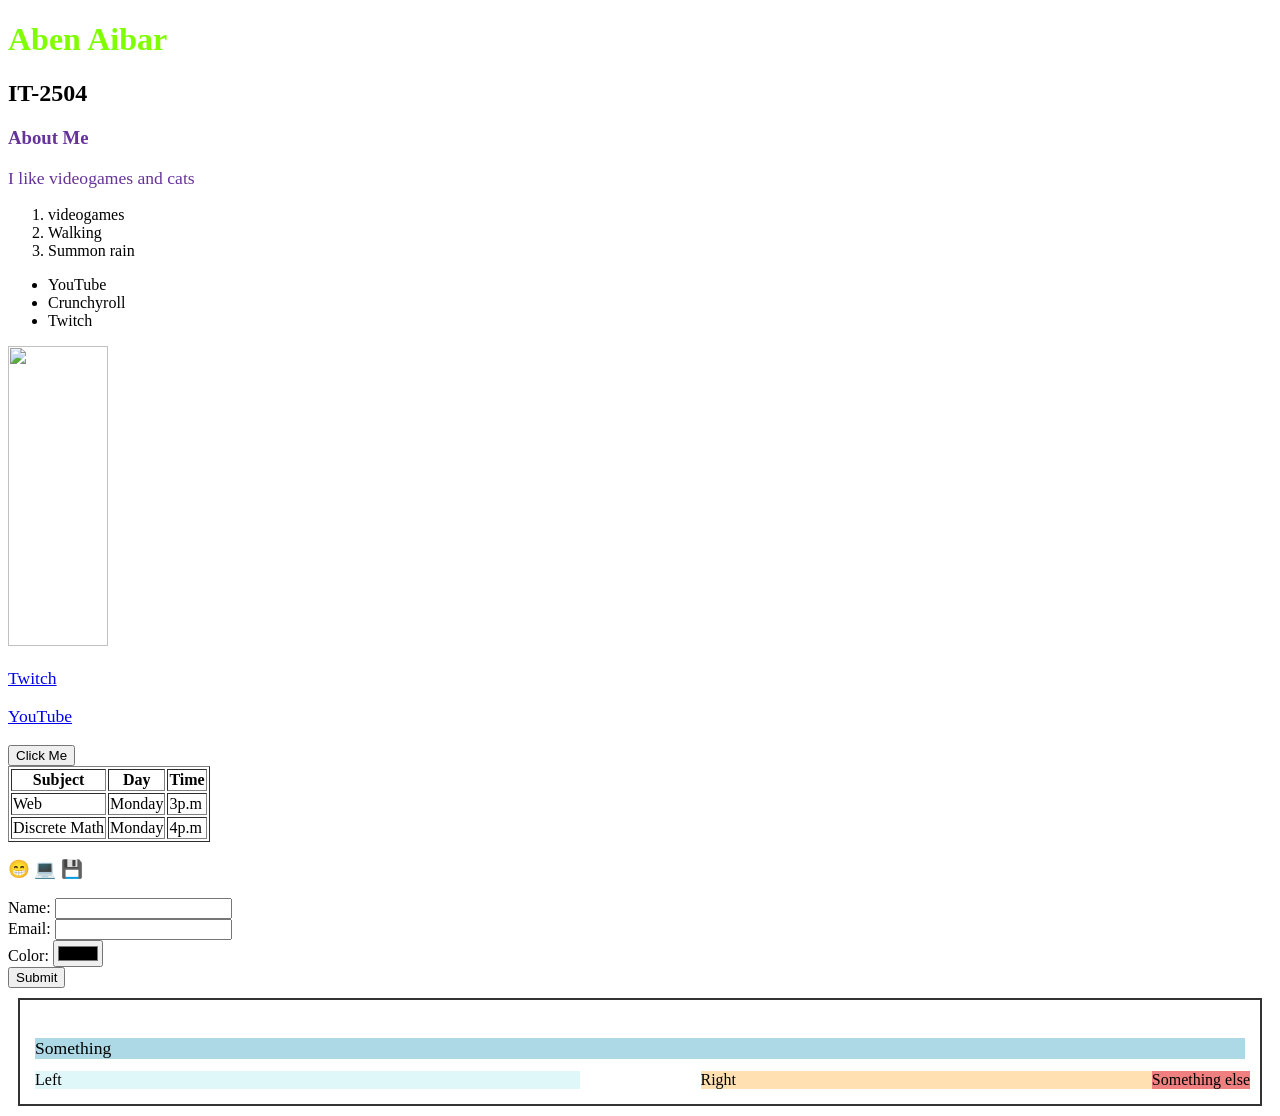
==== index.html @ 80ebbe06 "Rename web.html to index.html" ====
<!DOCTYPE html>
<html lang="en">
<head>
    <meta charset="UTF-8">
    <meta name="viewport" content="width=device-width, initial-scale=1.0">
    <title>My First Webpage</title>
    <link rel="icon" type="image/png" href="Pictures/pics.png">
    <link rel="stylesheet" href="WStyle.css">
    <style>
        set body {background-color: rgb(207, 206, 205);}
        h1 {
            color: brown;
        }
        .section { 
            background: #fff; padding: 15px; margin: 10px; border: 2px solid #333; 
        }
        .rel { 
            position: relative; top: 5px; background: lightblue; 
        }
        .abs { 
            position: absolute; right: 10px; background: lightcoral; 
        }
        h1 {
            font-size: 2rem; 
        }
        p { 
            font-size: 1.1em; 
        }
        img { 
            width: 50%; max-width: 200px; 
        }
        .box-left { 
            float: left; width: 45%; background: #e0f7fa; 
        }
        .box-right { 
            float: right; width: 45%; background: #ffe0b2; 
        }
        .clear { 
            clear: both; 
        }

    </style>
</head>
<body>
    <h1 id="h3">Aben Aibar</h1>
    <h2 style="font-family: Cambria, Cochin, Georgia, Times, 'Times New Roman', serif;">IT-2504</h2>
    <h3 class="pr">About Me</h3>
    <p class="pr">I like videogames and cats</p>
    <ol>
        <li>videogames</li>
        <li>Walking</li>
        <li>Summon rain</li>
    </ol>
    <ul type="cube">
        <li>YouTube</li>
        <li>Crunchyroll</li>
        <li>Twitch</li>
    </ul>
    <img src="c:\Users\123\Pictures\preview.jpg" width="300" height="300">
    <p><a href="https://www.twitch.tv/">Twitch</a></p>
    <p><a href="https://www.YouTube.com/">YouTube</a></p>
    <button>Click Me</button>

    <table border="1px solid black">
        <tr>
            <th>Subject</th>
            <th>Day</th>
            <th>Time</th>
        </tr>
        <tr>
            <td>Web</td>
            <td>Monday</td>
            <td>3p.m</td>
        </tr>
        <tr>
            <td>Discrete Math</td>
            <td>Monday</td>
            <td>4p.m</td>
        </tr>
    </table>
    <p>&#128513 &#128187 &#128190</p>
    <label for="name">Name:</label>
    <input type="text" id="Name"><br>
    <label for="email">Email:</label>
    <input type="email" id="Email"><br>
    <label for="color">Color:</label>
    <input type="color" id="Color"><br>
    <button>Submit</button>
    <div class="section" style="position: relative;">
    <p class="rel">Something</p>
    <span class="abs">Something else</span>
    <div class="box-left">Left</div>
    <div class="box-right">Right</div>
    <div class="clear"></div> </div>
</body>
</html>
---- WStyle.css ----
.pr {
    color: rebeccapurple;
}
#h3 {
    color: chartreuse;
}
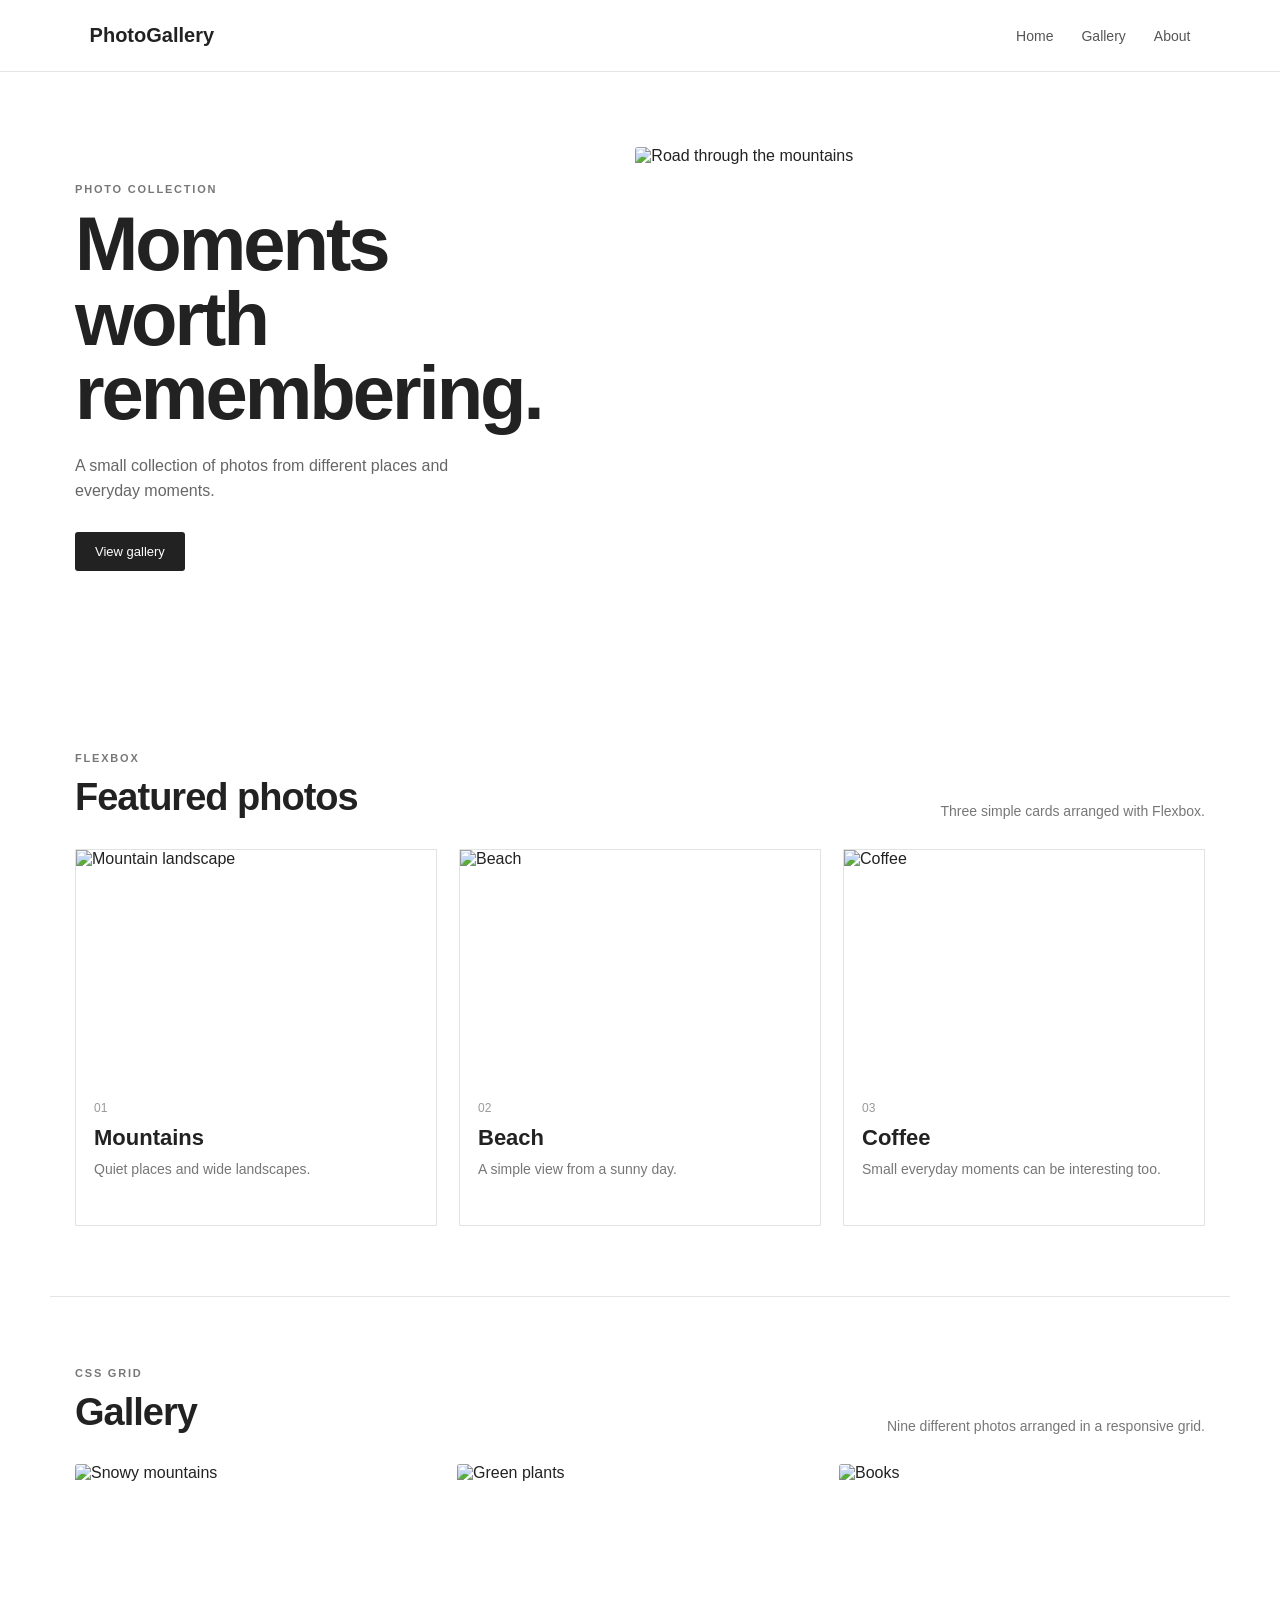
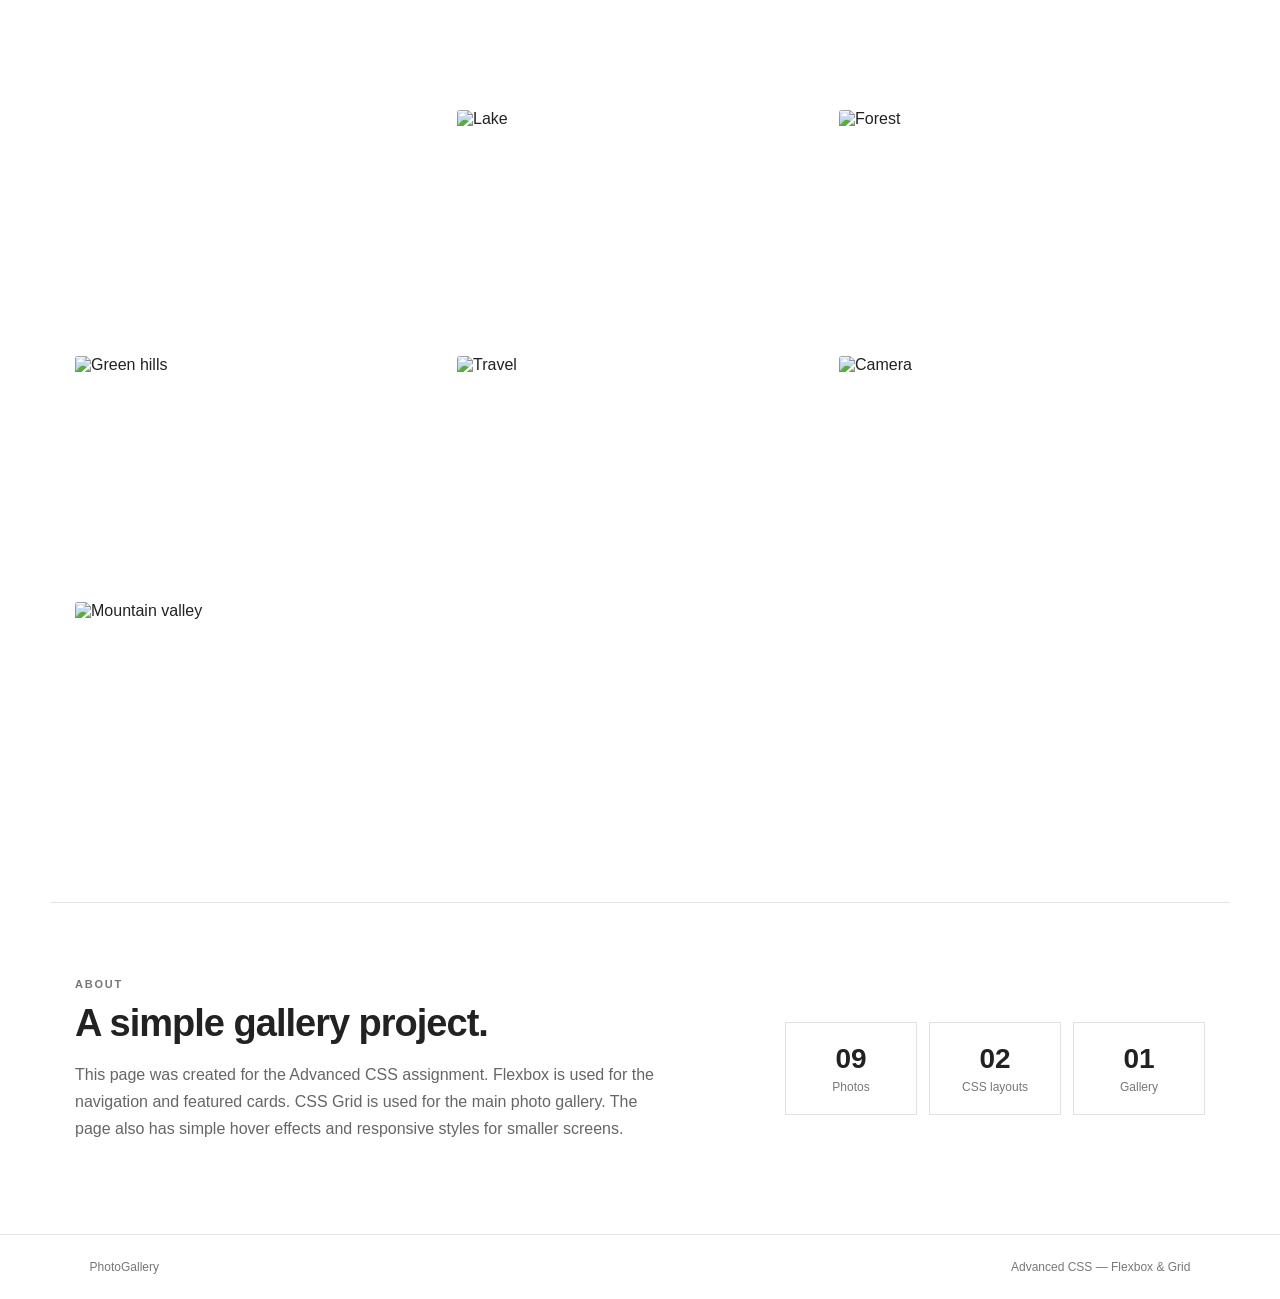
==== commit 5dbdaecf: "Add assignment 2 gallery" ====
--- a/index.html
+++ b/index.html
@@ -3,94 +3,164 @@
 <head>
     <meta charset="UTF-8">
     <meta name="viewport" content="width=device-width, initial-scale=1.0">
-    <title>My First Webpage</title>
-    <link rel="icon" type="image/png" href="Pictures/pics.png">
-    <link rel="stylesheet" href="WStyle.css">
-    <style>
-        set body {background-color: rgb(207, 206, 205);}
-        h1 {
-            color: brown;
-        }
-        .section { 
-            background: #fff; padding: 15px; margin: 10px; border: 2px solid #333; 
-        }
-        .rel { 
-            position: relative; top: 5px; background: lightblue; 
-        }
-        .abs { 
-            position: absolute; right: 10px; background: lightcoral; 
-        }
-        h1 {
-            font-size: 2rem; 
-        }
-        p { 
-            font-size: 1.1em; 
-        }
-        img { 
-            width: 50%; max-width: 200px; 
-        }
-        .box-left { 
-            float: left; width: 45%; background: #e0f7fa; 
-        }
-        .box-right { 
-            float: right; width: 45%; background: #ffe0b2; 
-        }
-        .clear { 
-            clear: both; 
-        }
-
-    </style>
+    <title>Photo Gallery</title>
+    <link rel="stylesheet" href="style.css">
 </head>
 <body>
-    <h1 id="h3">Aben Aibar</h1>
-    <h2 style="font-family: Cambria, Cochin, Georgia, Times, 'Times New Roman', serif;">IT-2504</h2>
-    <h3 class="pr">About Me</h3>
-    <p class="pr">I like videogames and cats</p>
-    <ol>
-        <li>videogames</li>
-        <li>Walking</li>
-        <li>Summon rain</li>
-    </ol>
-    <ul type="cube">
-        <li>YouTube</li>
-        <li>Crunchyroll</li>
-        <li>Twitch</li>
-    </ul>
-    <img src="c:\Users\123\Pictures\preview.jpg" width="300" height="300">
-    <p><a href="https://www.twitch.tv/">Twitch</a></p>
-    <p><a href="https://www.YouTube.com/">YouTube</a></p>
-    <button>Click Me</button>
 
-    <table border="1px solid black">
-        <tr>
-            <th>Subject</th>
-            <th>Day</th>
-            <th>Time</th>
-        </tr>
-        <tr>
-            <td>Web</td>
-            <td>Monday</td>
-            <td>3p.m</td>
-        </tr>
-        <tr>
-            <td>Discrete Math</td>
-            <td>Monday</td>
-            <td>4p.m</td>
-        </tr>
-    </table>
-    <p>&#128513 &#128187 &#128190</p>
-    <label for="name">Name:</label>
-    <input type="text" id="Name"><br>
-    <label for="email">Email:</label>
-    <input type="email" id="Email"><br>
-    <label for="color">Color:</label>
-    <input type="color" id="Color"><br>
-    <button>Submit</button>
-    <div class="section" style="position: relative;">
-    <p class="rel">Something</p>
-    <span class="abs">Something else</span>
-    <div class="box-left">Left</div>
-    <div class="box-right">Right</div>
-    <div class="clear"></div> </div>
+<header class="header">
+    <a class="logo" href="#">PhotoGallery</a>
+
+    <nav class="nav">
+        <a href="#home">Home</a>
+        <a href="#gallery">Gallery</a>
+        <a href="#about">About</a>
+    </nav>
+</header>
+
+<main>
+    <section id="home" class="hero">
+        <div>
+            <p class="label">PHOTO COLLECTION</p>
+            <h1>Moments worth<br>remembering.</h1>
+            <p class="hero-text">
+                A small collection of photos from different places and everyday moments.
+            </p>
+            <a class="button" href="#gallery">View gallery</a>
+        </div>
+        <img src="https://images.unsplash.com/photo-1500534623283-312aade485b7?auto=format&fit=crop&w=1100&q=85"
+             alt="Road through the mountains">
+    </section>
+
+    <section class="featured">
+        <div class="section-head">
+            <div>
+                <p class="label">FLEXBOX</p>
+                <h2>Featured photos</h2>
+            </div>
+            <p>Three simple cards arranged with Flexbox.</p>
+        </div>
+
+        <div class="cards">
+            <article class="card">
+                <img src="https://images.unsplash.com/photo-1501785888041-af3ef285b470?auto=format&fit=crop&w=700&q=85" alt="Mountain landscape">
+                <div class="card-content">
+                    <span>01</span>
+                    <h3>Mountains</h3>
+                    <p>Quiet places and wide landscapes.</p>
+                </div>
+            </article>
+
+            <article class="card">
+                <img src="https://images.unsplash.com/photo-1507525428034-b723cf961d3e?auto=format&fit=crop&w=700&q=85" alt="Beach">
+                <div class="card-content">
+                    <span>02</span>
+                    <h3>Beach</h3>
+                    <p>A simple view from a sunny day.</p>
+                </div>
+            </article>
+
+            <article class="card">
+                <img src="https://images.unsplash.com/photo-1495474472287-4d71bcdd2085?auto=format&fit=crop&w=700&q=85" alt="Coffee">
+                <div class="card-content">
+                    <span>03</span>
+                    <h3>Coffee</h3>
+                    <p>Small everyday moments can be interesting too.</p>
+                </div>
+            </article>
+        </div>
+    </section>
+
+    <section id="gallery" class="gallery-section">
+        <div class="section-head">
+            <div>
+                <p class="label">CSS GRID</p>
+                <h2>Gallery</h2>
+            </div>
+            <p>Nine different photos arranged in a responsive grid.</p>
+        </div>
+
+        <div class="gallery">
+            <figure class="gallery-item large">
+                <img src="https://images.unsplash.com/photo-1519681393784-d120267933ba?auto=format&fit=crop&w=1000&q=85" alt="Snowy mountains">
+                <figcaption>Winter</figcaption>
+            </figure>
+
+            <figure class="gallery-item">
+                <img src="https://images.unsplash.com/photo-1497250681960-ef046c08a56e?auto=format&fit=crop&w=800&q=85" alt="Green plants">
+                <figcaption>Nature</figcaption>
+            </figure>
+
+            <figure class="gallery-item">
+                <img src="https://images.unsplash.com/photo-1516979187457-637abb4f9353?auto=format&fit=crop&w=800&q=85" alt="Books">
+                <figcaption>Books</figcaption>
+            </figure>
+
+            <figure class="gallery-item">
+                <img src="https://images.unsplash.com/photo-1470770841072-f978cf4d019e?auto=format&fit=crop&w=800&q=85" alt="Lake">
+                <figcaption>Lake</figcaption>
+            </figure>
+
+            <figure class="gallery-item">
+                <img src="https://images.unsplash.com/photo-1441974231531-c6227db76b6e?auto=format&fit=crop&w=800&q=85" alt="Forest">
+                <figcaption>Forest</figcaption>
+            </figure>
+
+            <figure class="gallery-item">
+                <img src="https://images.unsplash.com/photo-1493246507139-91e8fad9978e?auto=format&fit=crop&w=800&q=85" alt="Green hills">
+                <figcaption>Hills</figcaption>
+            </figure>
+
+            <figure class="gallery-item">
+                <img src="https://images.unsplash.com/photo-1500530855697-b586d89ba3ee?auto=format&fit=crop&w=800&q=85" alt="Travel">
+                <figcaption>Travel</figcaption>
+            </figure>
+
+            <figure class="gallery-item">
+                <img src="https://images.unsplash.com/photo-1511497584788-876760111969?auto=format&fit=crop&w=800&q=85" alt="Camera">
+                <figcaption>Camera</figcaption>
+            </figure>
+
+            <figure class="gallery-item">
+                <img src="https://images.unsplash.com/photo-1464822759023-fed622ff2c3b?auto=format&fit=crop&w=800&q=85" alt="Mountain valley">
+                <figcaption>Valley</figcaption>
+            </figure>
+        </div>
+    </section>
+
+    <section id="about" class="about">
+        <div class="about-text">
+            <p class="label">ABOUT</p>
+            <h2>A simple gallery project.</h2>
+            <p>
+                This page was created for the Advanced CSS assignment. Flexbox is used
+                for the navigation and featured cards. CSS Grid is used for the main
+                photo gallery. The page also has simple hover effects and responsive
+                styles for smaller screens.
+            </p>
+        </div>
+
+        <div class="about-info">
+            <div>
+                <strong>09</strong>
+                <span>Photos</span>
+            </div>
+            <div>
+                <strong>02</strong>
+                <span>CSS layouts</span>
+            </div>
+            <div>
+                <strong>01</strong>
+                <span>Gallery</span>
+            </div>
+        </div>
+    </section>
+</main>
+
+<footer class="footer">
+    <span>PhotoGallery</span>
+    <span>Advanced CSS — Flexbox & Grid</span>
+</footer>
+
 </body>
 </html>
--- a/style.css
+++ b/style.css
@@ -0,0 +1,367 @@
+* {
+    box-sizing: border-box;
+}
+
+html {
+    scroll-behavior: smooth;
+}
+
+body {
+    margin: 0;
+    font-family: Arial, Helvetica, sans-serif;
+    color: #222;
+    background: #fff;
+}
+
+a {
+    color: inherit;
+    text-decoration: none;
+}
+
+.header {
+    height: 72px;
+    padding: 0 7%;
+    display: flex;
+    align-items: center;
+    justify-content: space-between;
+    border-bottom: 1px solid #e5e5e5;
+    background: #fff;
+}
+
+.logo {
+    font-size: 20px;
+    font-weight: 700;
+}
+
+.nav {
+    display: flex;
+    gap: 28px;
+}
+
+.nav a {
+    font-size: 14px;
+    color: #555;
+}
+
+.nav a:hover {
+    color: #111;
+}
+
+.hero {
+    max-width: 1180px;
+    margin: 0 auto;
+    padding: 75px 25px;
+    display: grid;
+    grid-template-columns: 1fr 1.15fr;
+    align-items: center;
+    gap: 65px;
+}
+
+.label {
+    margin: 0 0 12px;
+    font-size: 11px;
+    letter-spacing: 1.8px;
+    color: #777;
+    font-weight: 700;
+}
+
+.hero h1 {
+    margin: 0 0 22px;
+    font-size: clamp(48px, 6vw, 76px);
+    line-height: 0.98;
+    letter-spacing: -3px;
+}
+
+.hero-text {
+    max-width: 430px;
+    margin-bottom: 28px;
+    color: #666;
+    line-height: 1.6;
+}
+
+.hero img {
+    width: 100%;
+    height: 460px;
+    object-fit: cover;
+    border-radius: 3px;
+}
+
+.button {
+    display: inline-block;
+    padding: 12px 20px;
+    background: #222;
+    color: white;
+    font-size: 13px;
+    border-radius: 3px;
+}
+
+.button:hover {
+    background: #444;
+}
+
+.featured,
+.gallery-section {
+    max-width: 1180px;
+    margin: 0 auto;
+    padding: 70px 25px;
+}
+
+.section-head {
+    margin-bottom: 30px;
+    display: flex;
+    justify-content: space-between;
+    align-items: end;
+    gap: 30px;
+}
+
+.section-head h2,
+.about h2 {
+    margin: 0;
+    font-size: 38px;
+    letter-spacing: -1px;
+}
+
+.section-head > p {
+    margin: 0;
+    color: #777;
+    font-size: 14px;
+}
+
+.cards {
+    display: flex;
+    gap: 22px;
+}
+
+.card {
+    flex: 1;
+    border: 1px solid #e2e2e2;
+    background: #fff;
+    transition: transform 0.2s, box-shadow 0.2s;
+}
+
+.card:hover {
+    transform: translateY(-5px);
+    box-shadow: 0 10px 25px rgba(0, 0, 0, 0.08);
+}
+
+.card img {
+    width: 100%;
+    height: 230px;
+    object-fit: cover;
+    display: block;
+}
+
+.card-content {
+    min-height: 145px;
+    padding: 18px;
+}
+
+.card-content span {
+    color: #999;
+    font-size: 12px;
+}
+
+.card h3 {
+    margin: 9px 0 8px;
+    font-size: 22px;
+}
+
+.card p {
+    margin: 0;
+    color: #777;
+    font-size: 14px;
+    line-height: 1.5;
+}
+
+.gallery-section {
+    border-top: 1px solid #e5e5e5;
+}
+
+.gallery {
+    display: grid;
+    grid-template-columns: repeat(3, 1fr);
+    grid-auto-rows: 230px;
+    gap: 16px;
+}
+
+.gallery-item {
+    position: relative;
+    margin: 0;
+    overflow: hidden;
+    border-radius: 3px;
+}
+
+.gallery-item.large {
+    grid-row: span 2;
+}
+
+.gallery-item img {
+    width: 100%;
+    height: 100%;
+    display: block;
+    object-fit: cover;
+    transition: transform 0.3s;
+}
+
+.gallery-item figcaption {
+    position: absolute;
+    left: 0;
+    right: 0;
+    bottom: 0;
+    padding: 13px 15px;
+    color: white;
+    background: linear-gradient(transparent, rgba(0, 0, 0, 0.7));
+    opacity: 0;
+    transition: opacity 0.25s;
+}
+
+.gallery-item:hover img {
+    transform: scale(1.05);
+}
+
+.gallery-item:hover figcaption {
+    opacity: 1;
+}
+
+.about {
+    max-width: 1180px;
+    margin: 0 auto;
+    padding: 75px 25px;
+    border-top: 1px solid #e5e5e5;
+    display: grid;
+    grid-template-columns: 1.2fr 0.8fr;
+    gap: 80px;
+}
+
+.about-text > p:last-child {
+    max-width: 600px;
+    color: #666;
+    line-height: 1.7;
+}
+
+.about-info {
+    display: grid;
+    grid-template-columns: repeat(3, 1fr);
+    gap: 12px;
+    align-self: center;
+}
+
+.about-info div {
+    padding: 20px 12px;
+    border: 1px solid #e2e2e2;
+    text-align: center;
+}
+
+.about-info strong,
+.about-info span {
+    display: block;
+}
+
+.about-info strong {
+    font-size: 28px;
+    margin-bottom: 5px;
+}
+
+.about-info span {
+    color: #777;
+    font-size: 12px;
+}
+
+.footer {
+    padding: 25px 7%;
+    border-top: 1px solid #e5e5e5;
+    display: flex;
+    justify-content: space-between;
+    color: #777;
+    font-size: 12px;
+}
+
+@media (max-width: 800px) {
+    .hero {
+        grid-template-columns: 1fr;
+        gap: 35px;
+    }
+
+    .hero img {
+        height: 350px;
+    }
+
+    .cards {
+        flex-wrap: wrap;
+    }
+
+    .card {
+        min-width: calc(50% - 11px);
+    }
+
+    .gallery {
+        grid-template-columns: repeat(2, 1fr);
+    }
+
+    .about {
+        grid-template-columns: 1fr;
+        gap: 35px;
+    }
+}
+
+@media (max-width: 520px) {
+    .header {
+        padding: 0 5%;
+    }
+
+    .nav {
+        gap: 13px;
+    }
+
+    .nav a {
+        font-size: 12px;
+    }
+
+    .hero,
+    .featured,
+    .gallery-section,
+    .about {
+        padding-left: 18px;
+        padding-right: 18px;
+    }
+
+    .hero h1 {
+        font-size: 48px;
+    }
+
+    .section-head {
+        display: block;
+    }
+
+    .section-head > p {
+        margin-top: 10px;
+    }
+
+    .cards {
+        display: flex;
+        flex-direction: column;
+    }
+
+    .card {
+        min-width: 0;
+    }
+
+    .gallery {
+        grid-template-columns: 1fr;
+        grid-auto-rows: 260px;
+    }
+
+    .gallery-item.large {
+        grid-row: span 1;
+    }
+
+    .about-info {
+        grid-template-columns: 1fr 1fr 1fr;
+    }
+
+    .footer {
+        padding: 22px 5%;
+        flex-direction: column;
+        gap: 8px;
+    }
+}
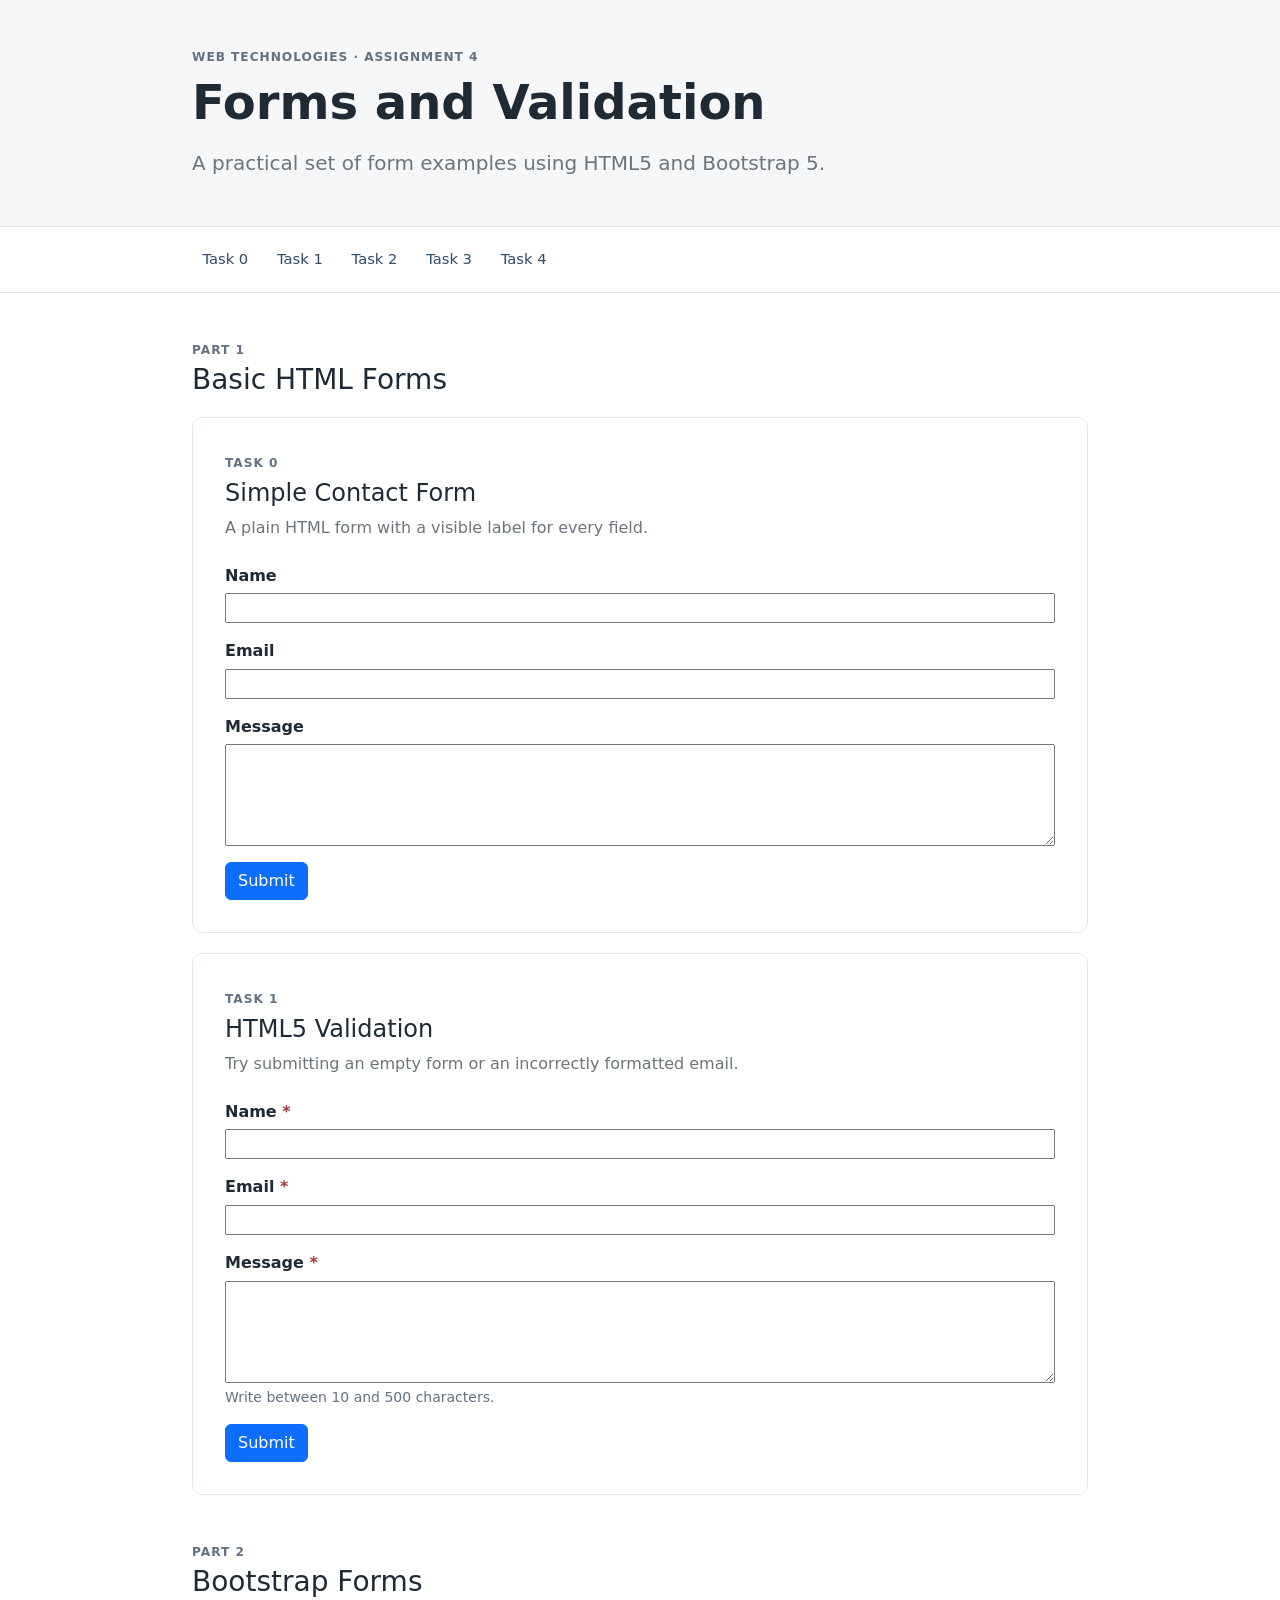
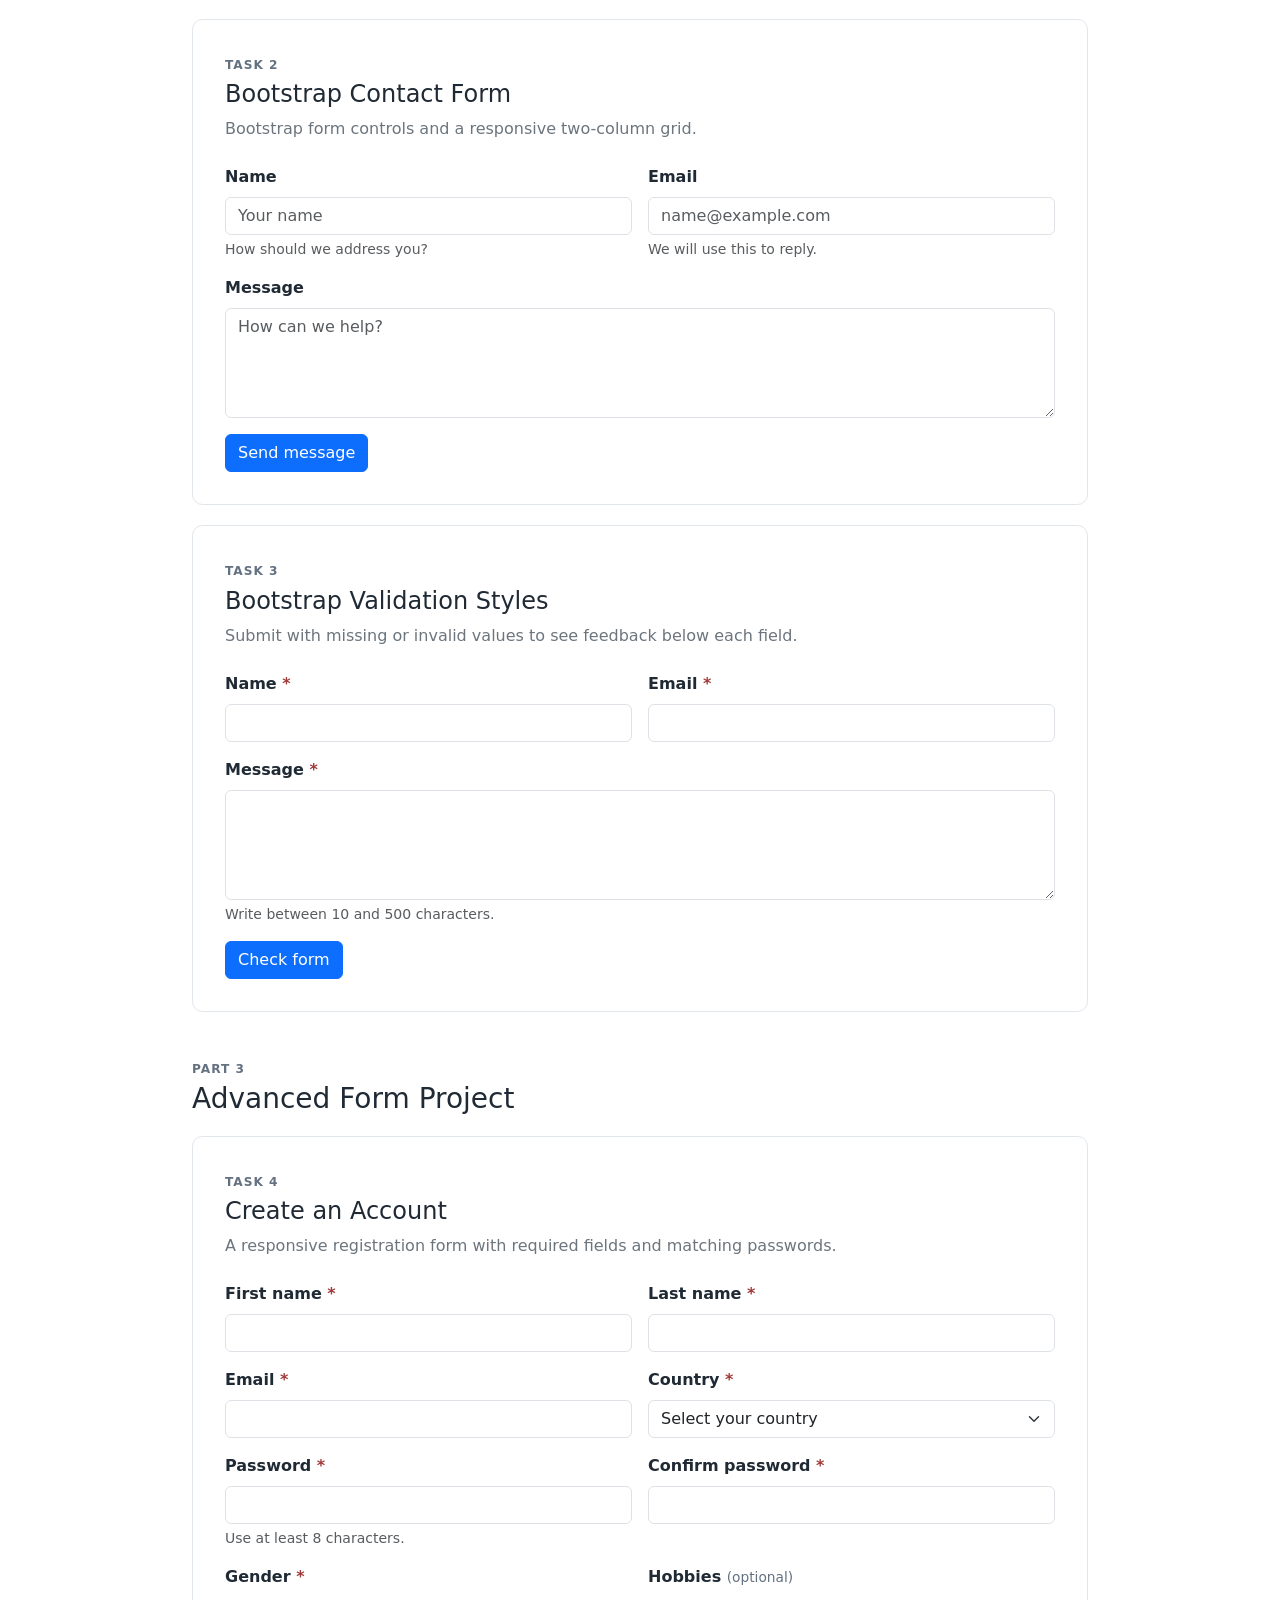
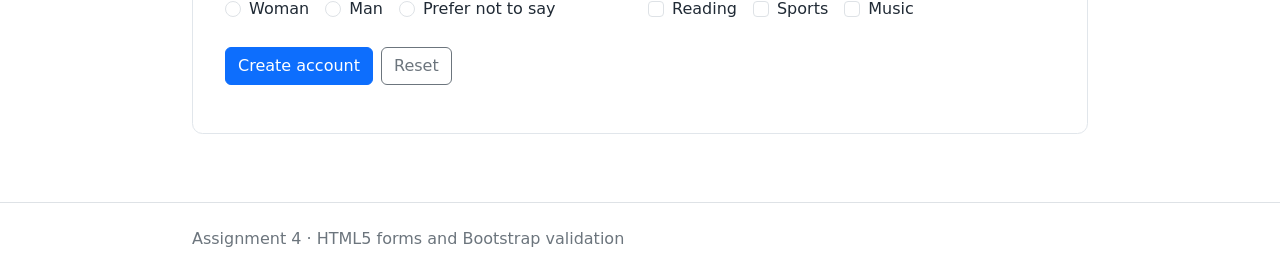
==== commit ff38f9ec: "Add Assignment 4 frontend forms" ====
--- a/index.html
+++ b/index.html
@@ -1,166 +1,276 @@
-<!DOCTYPE html>
+<!doctype html>
 <html lang="en">
-<head>
-    <meta charset="UTF-8">
-    <meta name="viewport" content="width=device-width, initial-scale=1.0">
-    <title>Photo Gallery</title>
-    <link rel="stylesheet" href="style.css">
-</head>
-<body>
-
-<header class="header">
-    <a class="logo" href="#">PhotoGallery</a>
-
-    <nav class="nav">
-        <a href="#home">Home</a>
-        <a href="#gallery">Gallery</a>
-        <a href="#about">About</a>
+  <head>
+    <meta charset="utf-8">
+    <meta name="viewport" content="width=device-width, initial-scale=1">
+    <meta name="description" content="Assignment 4: practical examples of HTML forms and Bootstrap validation.">
+    <title>Assignment 4 | Forms and Validation</title>
+    <link href="https://cdn.jsdelivr.net/npm/bootstrap@5.3.8/dist/css/bootstrap.min.css" rel="stylesheet" integrity="sha384-sRIl4kxILFvY47J16cr9ZwB07vP4J8+LH7qKQnuqkuIAvNWLzeN8tE5YBujZqJLB" crossorigin="anonymous">
+    <link href="styles.css" rel="stylesheet">
+  </head>
+  <body>
+    <header class="site-header">
+      <div class="container page-width py-5">
+        <p class="eyebrow mb-2">WEB TECHNOLOGIES · ASSIGNMENT 4</p>
+        <h1 class="display-5 fw-semibold mb-3">Forms and Validation</h1>
+        <p class="lead text-secondary mb-0">A practical set of form examples using HTML5 and Bootstrap 5.</p>
+      </div>
+    </header>
+
+    <nav class="task-nav border-top border-bottom" aria-label="Assignment tasks">
+      <div class="container page-width d-flex flex-wrap gap-2 py-3">
+        <a href="#task-0">Task 0</a>
+        <a href="#task-1">Task 1</a>
+        <a href="#task-2">Task 2</a>
+        <a href="#task-3">Task 3</a>
+        <a href="#task-4">Task 4</a>
+      </div>
     </nav>
-</header>
-
-<main>
-    <section id="home" class="hero">
-        <div>
-            <p class="label">PHOTO COLLECTION</p>
-            <h1>Moments worth<br>remembering.</h1>
-            <p class="hero-text">
-                A small collection of photos from different places and everyday moments.
-            </p>
-            <a class="button" href="#gallery">View gallery</a>
+
+    <main class="container page-width py-5">
+      <section class="assignment-part mb-5" aria-labelledby="part-one-title">
+        <div class="part-heading">
+          <p class="eyebrow mb-1">PART 1</p>
+          <h2 id="part-one-title" class="h3 mb-0">Basic HTML Forms</h2>
         </div>
-        <img src="https://images.unsplash.com/photo-1500534623283-312aade485b7?auto=format&fit=crop&w=1100&q=85"
-             alt="Road through the mountains">
-    </section>
-
-    <section class="featured">
-        <div class="section-head">
-            <div>
-                <p class="label">FLEXBOX</p>
-                <h2>Featured photos</h2>
-            </div>
-            <p>Three simple cards arranged with Flexbox.</p>
+
+        <article class="task-card" id="task-0" aria-labelledby="task-0-title">
+          <div class="task-heading">
+            <span class="task-number">TASK 0</span>
+            <h3 id="task-0-title" class="h4">Simple Contact Form</h3>
+            <p class="text-secondary mb-0">A plain HTML form with a visible label for every field.</p>
+          </div>
+          <form class="native-form" data-demo-form>
+            <div class="native-field">
+              <label for="basic-name">Name</label>
+              <input id="basic-name" name="name" type="text">
+            </div>
+            <div class="native-field">
+              <label for="basic-email">Email</label>
+              <input id="basic-email" name="email" type="email">
+            </div>
+            <div class="native-field">
+              <label for="basic-message">Message</label>
+              <textarea id="basic-message" name="message" rows="4"></textarea>
+            </div>
+            <button class="btn btn-primary" type="submit">Submit</button>
+            <p class="form-notice mt-3 mb-0" role="status" hidden>Contact form submitted in this demo.</p>
+          </form>
+        </article>
+
+        <article class="task-card" id="task-1" aria-labelledby="task-1-title">
+          <div class="task-heading">
+            <span class="task-number">TASK 1</span>
+            <h3 id="task-1-title" class="h4">HTML5 Validation</h3>
+            <p class="text-secondary mb-0">Try submitting an empty form or an incorrectly formatted email.</p>
+          </div>
+          <form class="native-form" data-native-form>
+            <div class="native-field">
+              <label for="native-name">Name <span class="required-mark">*</span></label>
+              <input id="native-name" name="name" type="text" autocomplete="name" minlength="2" maxlength="40" required>
+            </div>
+            <div class="native-field">
+              <label for="native-email">Email <span class="required-mark">*</span></label>
+              <input id="native-email" name="email" type="email" autocomplete="email" maxlength="100" required>
+            </div>
+            <div class="native-field">
+              <label for="native-message">Message <span class="required-mark">*</span></label>
+              <textarea id="native-message" name="message" rows="4" minlength="10" maxlength="500" required></textarea>
+              <div class="native-help">Write between 10 and 500 characters.</div>
+            </div>
+            <button class="btn btn-primary" type="submit">Submit</button>
+            <p class="form-notice mt-3 mb-0" role="status" hidden>All required fields are valid.</p>
+          </form>
+        </article>
+      </section>
+
+      <section class="assignment-part mb-5" aria-labelledby="part-two-title">
+        <div class="part-heading">
+          <p class="eyebrow mb-1">PART 2</p>
+          <h2 id="part-two-title" class="h3 mb-0">Bootstrap Forms</h2>
         </div>
 
-        <div class="cards">
-            <article class="card">
-                <img src="https://images.unsplash.com/photo-1501785888041-af3ef285b470?auto=format&fit=crop&w=700&q=85" alt="Mountain landscape">
-                <div class="card-content">
-                    <span>01</span>
-                    <h3>Mountains</h3>
-                    <p>Quiet places and wide landscapes.</p>
-                </div>
-            </article>
-
-            <article class="card">
-                <img src="https://images.unsplash.com/photo-1507525428034-b723cf961d3e?auto=format&fit=crop&w=700&q=85" alt="Beach">
-                <div class="card-content">
-                    <span>02</span>
-                    <h3>Beach</h3>
-                    <p>A simple view from a sunny day.</p>
-                </div>
-            </article>
-
-            <article class="card">
-                <img src="https://images.unsplash.com/photo-1495474472287-4d71bcdd2085?auto=format&fit=crop&w=700&q=85" alt="Coffee">
-                <div class="card-content">
-                    <span>03</span>
-                    <h3>Coffee</h3>
-                    <p>Small everyday moments can be interesting too.</p>
-                </div>
-            </article>
+        <article class="task-card" id="task-2" aria-labelledby="task-2-title">
+          <div class="task-heading">
+            <span class="task-number">TASK 2</span>
+            <h3 id="task-2-title" class="h4">Bootstrap Contact Form</h3>
+            <p class="text-secondary mb-0">Bootstrap form controls and a responsive two-column grid.</p>
+          </div>
+          <form data-demo-form>
+            <div class="row g-3">
+              <div class="col-md-6">
+                <label class="form-label" for="bootstrap-name">Name</label>
+                <input class="form-control" id="bootstrap-name" name="name" type="text" placeholder="Your name" aria-describedby="bootstrap-name-help">
+                <div class="form-text" id="bootstrap-name-help">How should we address you?</div>
+              </div>
+              <div class="col-md-6">
+                <label class="form-label" for="bootstrap-email">Email</label>
+                <input class="form-control" id="bootstrap-email" name="email" type="email" placeholder="name@example.com" aria-describedby="bootstrap-email-help">
+                <div class="form-text" id="bootstrap-email-help">We will use this to reply.</div>
+              </div>
+              <div class="col-12">
+                <label class="form-label" for="bootstrap-message">Message</label>
+                <textarea class="form-control" id="bootstrap-message" name="message" rows="4" placeholder="How can we help?"></textarea>
+              </div>
+              <div class="col-12">
+                <button class="btn btn-primary" type="submit">Send message</button>
+                <p class="form-notice mt-3 mb-0" role="status" hidden>Message form submitted in this demo.</p>
+              </div>
+            </div>
+          </form>
+        </article>
+
+        <article class="task-card" id="task-3" aria-labelledby="task-3-title">
+          <div class="task-heading">
+            <span class="task-number">TASK 3</span>
+            <h3 id="task-3-title" class="h4">Bootstrap Validation Styles</h3>
+            <p class="text-secondary mb-0">Submit with missing or invalid values to see feedback below each field.</p>
+          </div>
+          <form class="needs-feedback" data-feedback-form novalidate>
+            <div class="row g-3">
+              <div class="col-md-6">
+                <label class="form-label" for="feedback-name">Name <span class="required-mark">*</span></label>
+                <input class="form-control" id="feedback-name" name="name" type="text" minlength="2" maxlength="40" required data-required-message="Name is required." aria-describedby="feedback-name-message">
+                <div class="invalid-feedback" id="feedback-name-message">Name is required (at least 2 characters).</div>
+                <div class="valid-feedback">Looks good!</div>
+              </div>
+              <div class="col-md-6">
+                <label class="form-label" for="feedback-email">Email <span class="required-mark">*</span></label>
+                <input class="form-control" id="feedback-email" name="email" type="email" maxlength="100" required data-required-message="Email is required." aria-describedby="feedback-email-message">
+                <div class="invalid-feedback" id="feedback-email-message">Enter a valid email address.</div>
+                <div class="valid-feedback">Looks good!</div>
+              </div>
+              <div class="col-12">
+                <label class="form-label" for="feedback-message">Message <span class="required-mark">*</span></label>
+                <textarea class="form-control" id="feedback-message" name="message" rows="4" minlength="10" maxlength="500" required data-required-message="Message is required." aria-describedby="feedback-message-help feedback-message-error"></textarea>
+                <div class="form-text" id="feedback-message-help">Write between 10 and 500 characters.</div>
+                <div class="invalid-feedback" id="feedback-message-error">Please enter a message of at least 10 characters.</div>
+                <div class="valid-feedback">Looks good!</div>
+              </div>
+              <div class="col-12">
+                <button class="btn btn-primary" type="submit">Check form</button>
+                <p class="form-notice mt-3 mb-0" role="status" hidden>All fields look good. This is a local demo.</p>
+              </div>
+            </div>
+          </form>
+        </article>
+      </section>
+
+      <section class="assignment-part" aria-labelledby="part-three-title">
+        <div class="part-heading">
+          <p class="eyebrow mb-1">PART 3</p>
+          <h2 id="part-three-title" class="h3 mb-0">Advanced Form Project</h2>
         </div>
-    </section>
-
-    <section id="gallery" class="gallery-section">
-        <div class="section-head">
-            <div>
-                <p class="label">CSS GRID</p>
-                <h2>Gallery</h2>
-            </div>
-            <p>Nine different photos arranged in a responsive grid.</p>
-        </div>
-
-        <div class="gallery">
-            <figure class="gallery-item large">
-                <img src="https://images.unsplash.com/photo-1519681393784-d120267933ba?auto=format&fit=crop&w=1000&q=85" alt="Snowy mountains">
-                <figcaption>Winter</figcaption>
-            </figure>
-
-            <figure class="gallery-item">
-                <img src="https://images.unsplash.com/photo-1497250681960-ef046c08a56e?auto=format&fit=crop&w=800&q=85" alt="Green plants">
-                <figcaption>Nature</figcaption>
-            </figure>
-
-            <figure class="gallery-item">
-                <img src="https://images.unsplash.com/photo-1516979187457-637abb4f9353?auto=format&fit=crop&w=800&q=85" alt="Books">
-                <figcaption>Books</figcaption>
-            </figure>
-
-            <figure class="gallery-item">
-                <img src="https://images.unsplash.com/photo-1470770841072-f978cf4d019e?auto=format&fit=crop&w=800&q=85" alt="Lake">
-                <figcaption>Lake</figcaption>
-            </figure>
-
-            <figure class="gallery-item">
-                <img src="https://images.unsplash.com/photo-1441974231531-c6227db76b6e?auto=format&fit=crop&w=800&q=85" alt="Forest">
-                <figcaption>Forest</figcaption>
-            </figure>
-
-            <figure class="gallery-item">
-                <img src="https://images.unsplash.com/photo-1493246507139-91e8fad9978e?auto=format&fit=crop&w=800&q=85" alt="Green hills">
-                <figcaption>Hills</figcaption>
-            </figure>
-
-            <figure class="gallery-item">
-                <img src="https://images.unsplash.com/photo-1500530855697-b586d89ba3ee?auto=format&fit=crop&w=800&q=85" alt="Travel">
-                <figcaption>Travel</figcaption>
-            </figure>
-
-            <figure class="gallery-item">
-                <img src="https://images.unsplash.com/photo-1511497584788-876760111969?auto=format&fit=crop&w=800&q=85" alt="Camera">
-                <figcaption>Camera</figcaption>
-            </figure>
-
-            <figure class="gallery-item">
-                <img src="https://images.unsplash.com/photo-1464822759023-fed622ff2c3b?auto=format&fit=crop&w=800&q=85" alt="Mountain valley">
-                <figcaption>Valley</figcaption>
-            </figure>
-        </div>
-    </section>
-
-    <section id="about" class="about">
-        <div class="about-text">
-            <p class="label">ABOUT</p>
-            <h2>A simple gallery project.</h2>
-            <p>
-                This page was created for the Advanced CSS assignment. Flexbox is used
-                for the navigation and featured cards. CSS Grid is used for the main
-                photo gallery. The page also has simple hover effects and responsive
-                styles for smaller screens.
-            </p>
-        </div>
-
-        <div class="about-info">
-            <div>
-                <strong>09</strong>
-                <span>Photos</span>
-            </div>
-            <div>
-                <strong>02</strong>
-                <span>CSS layouts</span>
-            </div>
-            <div>
-                <strong>01</strong>
-                <span>Gallery</span>
-            </div>
-        </div>
-    </section>
-</main>
-
-<footer class="footer">
-    <span>PhotoGallery</span>
-    <span>Advanced CSS — Flexbox & Grid</span>
-</footer>
-
-</body>
+
+        <article class="task-card" id="task-4" aria-labelledby="task-4-title">
+          <div class="task-heading">
+            <span class="task-number">TASK 4</span>
+            <h3 id="task-4-title" class="h4">Create an Account</h3>
+            <p class="text-secondary mb-0">A responsive registration form with required fields and matching passwords.</p>
+          </div>
+          <form class="needs-feedback" id="registration-form" data-feedback-form novalidate>
+            <div class="row g-3">
+              <div class="col-md-6">
+                <label class="form-label" for="first-name">First name <span class="required-mark">*</span></label>
+                <input class="form-control" id="first-name" name="firstName" type="text" autocomplete="given-name" minlength="2" maxlength="40" required data-required-message="First name is required." aria-describedby="first-name-error">
+                <div class="invalid-feedback" id="first-name-error">Enter a first name with at least 2 characters.</div>
+                <div class="valid-feedback">Looks good!</div>
+              </div>
+              <div class="col-md-6">
+                <label class="form-label" for="last-name">Last name <span class="required-mark">*</span></label>
+                <input class="form-control" id="last-name" name="lastName" type="text" autocomplete="family-name" minlength="2" maxlength="40" required data-required-message="Last name is required." aria-describedby="last-name-error">
+                <div class="invalid-feedback" id="last-name-error">Enter a last name with at least 2 characters.</div>
+                <div class="valid-feedback">Looks good!</div>
+              </div>
+              <div class="col-md-6">
+                <label class="form-label" for="registration-email">Email <span class="required-mark">*</span></label>
+                <input class="form-control" id="registration-email" name="email" type="email" autocomplete="email" maxlength="100" required data-required-message="Email is required." aria-describedby="registration-email-error">
+                <div class="invalid-feedback" id="registration-email-error">Enter a valid email address.</div>
+                <div class="valid-feedback">Looks good!</div>
+              </div>
+              <div class="col-md-6">
+                <label class="form-label" for="country">Country <span class="required-mark">*</span></label>
+                <select class="form-select" id="country" name="country" required aria-describedby="country-error">
+                  <option value="" selected disabled>Select your country</option>
+                  <option value="Kazakhstan">Kazakhstan</option>
+                  <option value="Kyrgyzstan">Kyrgyzstan</option>
+                  <option value="Uzbekistan">Uzbekistan</option>
+                  <option value="Other">Other</option>
+                </select>
+                <div class="invalid-feedback" id="country-error">Choose a country.</div>
+                <div class="valid-feedback">Looks good!</div>
+              </div>
+              <div class="col-md-6">
+                <label class="form-label" for="password">Password <span class="required-mark">*</span></label>
+                <input class="form-control" id="password" name="password" type="password" autocomplete="new-password" minlength="8" maxlength="64" required data-required-message="Password is required." aria-describedby="password-help password-error">
+                <div class="form-text" id="password-help">Use at least 8 characters.</div>
+                <div class="invalid-feedback" id="password-error">Password must be at least 8 characters long.</div>
+                <div class="valid-feedback">Looks good!</div>
+              </div>
+              <div class="col-md-6">
+                <label class="form-label" for="confirm-password">Confirm password <span class="required-mark">*</span></label>
+                <input class="form-control" id="confirm-password" name="confirmPassword" type="password" autocomplete="new-password" required data-required-message="Please confirm your password." aria-describedby="confirm-password-error">
+                <div class="invalid-feedback" id="confirm-password-error">Passwords must match.</div>
+                <div class="valid-feedback">Passwords match.</div>
+              </div>
+              <div class="col-md-6">
+                <fieldset class="choice-group" id="gender-group">
+                  <legend class="form-label">Gender <span class="required-mark">*</span></legend>
+                  <div class="d-flex flex-wrap gap-3">
+                    <div class="form-check">
+                      <input class="form-check-input" id="gender-woman" name="gender" type="radio" value="Woman" required>
+                      <label class="form-check-label" for="gender-woman">Woman</label>
+                    </div>
+                    <div class="form-check">
+                      <input class="form-check-input" id="gender-man" name="gender" type="radio" value="Man">
+                      <label class="form-check-label" for="gender-man">Man</label>
+                    </div>
+                    <div class="form-check">
+                      <input class="form-check-input" id="gender-prefer-not" name="gender" type="radio" value="Prefer not to say">
+                      <label class="form-check-label" for="gender-prefer-not">Prefer not to say</label>
+                    </div>
+                  </div>
+                  <div class="invalid-feedback" id="gender-error">Choose one option.</div>
+                  <div class="valid-feedback" id="gender-valid">Looks good!</div>
+                </fieldset>
+              </div>
+              <div class="col-md-6">
+                <fieldset class="choice-group" id="hobbies-group">
+                  <legend class="form-label">Hobbies <span class="optional-label">(optional)</span></legend>
+                  <div class="d-flex flex-wrap gap-3">
+                    <div class="form-check">
+                      <input class="form-check-input" id="hobby-reading" name="hobbies" type="checkbox" value="Reading">
+                      <label class="form-check-label" for="hobby-reading">Reading</label>
+                    </div>
+                    <div class="form-check">
+                      <input class="form-check-input" id="hobby-sports" name="hobbies" type="checkbox" value="Sports">
+                      <label class="form-check-label" for="hobby-sports">Sports</label>
+                    </div>
+                    <div class="form-check">
+                      <input class="form-check-input" id="hobby-music" name="hobbies" type="checkbox" value="Music">
+                      <label class="form-check-label" for="hobby-music">Music</label>
+                    </div>
+                  </div>
+                </fieldset>
+              </div>
+              <div class="col-12 d-flex flex-wrap gap-2 pt-2">
+                <button class="btn btn-primary" type="submit">Create account</button>
+                <button class="btn btn-outline-secondary" type="reset">Reset</button>
+              </div>
+              <div class="col-12">
+                <p class="form-notice mb-0" role="status" hidden>Registration form is valid. This is a local demo, so no account was created.</p>
+              </div>
+            </div>
+          </form>
+        </article>
+      </section>
+    </main>
+
+    <footer class="site-footer border-top">
+      <div class="container page-width py-4">
+        <p class="mb-0 text-secondary">Assignment 4 · HTML5 forms and Bootstrap validation</p>
+      </div>
+    </footer>
+    <script src="script.js"></script>
+  </body>
 </html>
--- a/styles.css
+++ b/styles.css
@@ -0,0 +1,156 @@
+:root {
+  --ink: #202a35;
+  --muted: #647181;
+  --line: #e1e6eb;
+  --soft: #f5f7f9;
+  --accent: #304a68;
+}
+
+body {
+  color: var(--ink);
+  background: #fff;
+  font-family: system-ui, -apple-system, "Segoe UI", sans-serif;
+}
+
+.page-width {
+  max-width: 920px;
+}
+
+.site-header {
+  background: var(--soft);
+}
+
+.eyebrow,
+.task-number {
+  color: var(--muted);
+  font-size: .76rem;
+  font-weight: 700;
+  letter-spacing: .08em;
+}
+
+.site-header h1 {
+  color: var(--ink);
+}
+
+.task-nav {
+  background: #fff;
+}
+
+.task-nav a {
+  color: var(--accent);
+  font-size: .92rem;
+  padding: .35rem .65rem;
+  text-decoration: none;
+}
+
+.task-nav a:hover,
+.task-nav a:focus-visible {
+  text-decoration: underline;
+}
+
+.part-heading {
+  margin-bottom: 1.25rem;
+}
+
+.task-card {
+  border: 1px solid var(--line);
+  border-radius: .65rem;
+  margin-bottom: 1.25rem;
+  padding: clamp(1.25rem, 3vw, 2rem);
+}
+
+.task-heading {
+  margin-bottom: 1.5rem;
+}
+
+.task-heading h3 {
+  margin-top: .3rem;
+}
+
+.native-field {
+  margin-bottom: 1rem;
+}
+
+.native-field label {
+  display: block;
+  margin-bottom: .35rem;
+  font-weight: 600;
+}
+
+.native-field input,
+.native-field textarea {
+  display: block;
+  width: 100%;
+  font: inherit;
+}
+
+.native-help {
+  color: var(--muted);
+  font-size: .875rem;
+  margin-top: .25rem;
+}
+
+.form-label,
+.choice-group legend {
+  font-weight: 600;
+}
+
+.required-mark {
+  color: #a13a3a;
+}
+
+.optional-label {
+  color: var(--muted);
+  font-size: .86rem;
+  font-weight: 400;
+}
+
+.choice-group {
+  min-width: 0;
+  margin: 0;
+  padding: 0;
+}
+
+.choice-group legend {
+  float: none;
+  width: auto;
+  margin-bottom: .5rem;
+  font-size: 1rem;
+}
+
+.choice-group.is-invalid .form-check-input {
+  border-color: #dc3545;
+}
+
+.choice-group.is-valid .form-check-input {
+  border-color: #198754;
+}
+
+.choice-group .invalid-feedback,
+.choice-group .valid-feedback {
+  margin-top: .35rem;
+}
+
+.form-notice {
+  color: #236342;
+  font-size: .95rem;
+}
+
+.site-footer {
+  background: #fff;
+}
+
+@media (max-width: 575.98px) {
+  .site-header .py-5 {
+    padding-top: 2.5rem !important;
+    padding-bottom: 2.5rem !important;
+  }
+
+  .task-nav .container {
+    gap: .15rem !important;
+  }
+
+  .task-nav a {
+    padding-inline: .45rem;
+  }
+}
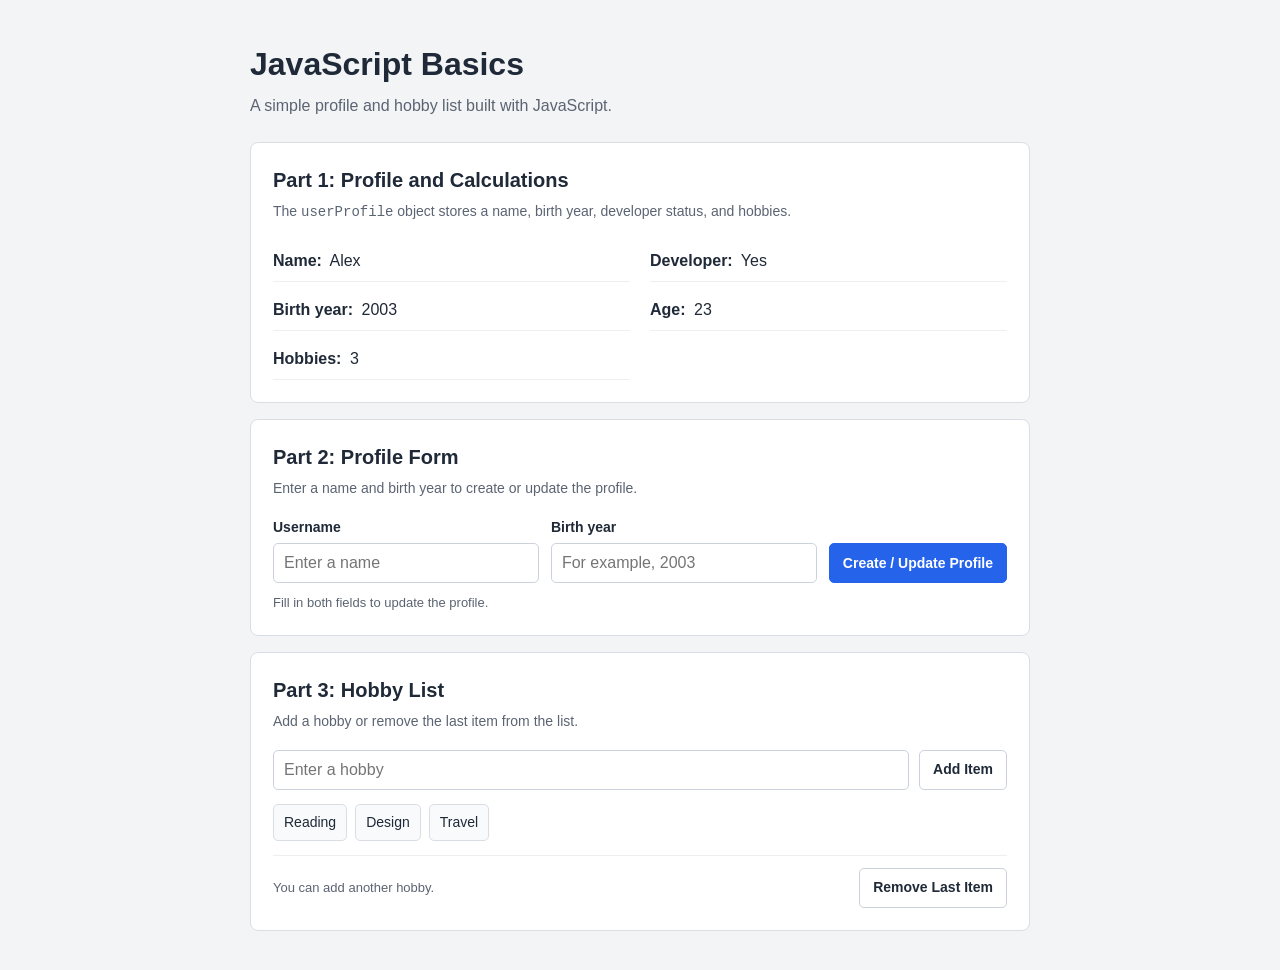
==== commit 5070a6b6: "Replace master with Assignment 5 project" ====
--- a/index.html
+++ b/index.html
@@ -1,276 +1,63 @@
 <!doctype html>
 <html lang="en">
   <head>
-    <meta charset="utf-8">
-    <meta name="viewport" content="width=device-width, initial-scale=1">
-    <meta name="description" content="Assignment 4: practical examples of HTML forms and Bootstrap validation.">
-    <title>Assignment 4 | Forms and Validation</title>
-    <link href="https://cdn.jsdelivr.net/npm/bootstrap@5.3.8/dist/css/bootstrap.min.css" rel="stylesheet" integrity="sha384-sRIl4kxILFvY47J16cr9ZwB07vP4J8+LH7qKQnuqkuIAvNWLzeN8tE5YBujZqJLB" crossorigin="anonymous">
-    <link href="styles.css" rel="stylesheet">
+    <meta charset="UTF-8" />
+    <meta name="viewport" content="width=device-width, initial-scale=1.0" />
+    <meta name="description" content="JavaScript practice with objects, forms, events, and DOM elements." />
+    <title>JavaScript Basics</title>
+    <link rel="stylesheet" href="style.css" />
+    <script src="script.js" defer></script>
   </head>
   <body>
-    <header class="site-header">
-      <div class="container page-width py-5">
-        <p class="eyebrow mb-2">WEB TECHNOLOGIES · ASSIGNMENT 4</p>
-        <h1 class="display-5 fw-semibold mb-3">Forms and Validation</h1>
-        <p class="lead text-secondary mb-0">A practical set of form examples using HTML5 and Bootstrap 5.</p>
-      </div>
-    </header>
+    <main class="container">
+      <header class="page-header">
+        <h1>JavaScript Basics</h1>
+        <p>A simple profile and hobby list built with JavaScript.</p>
+      </header>
 
-    <nav class="task-nav border-top border-bottom" aria-label="Assignment tasks">
-      <div class="container page-width d-flex flex-wrap gap-2 py-3">
-        <a href="#task-0">Task 0</a>
-        <a href="#task-1">Task 1</a>
-        <a href="#task-2">Task 2</a>
-        <a href="#task-3">Task 3</a>
-        <a href="#task-4">Task 4</a>
-      </div>
-    </nav>
-
-    <main class="container page-width py-5">
-      <section class="assignment-part mb-5" aria-labelledby="part-one-title">
-        <div class="part-heading">
-          <p class="eyebrow mb-1">PART 1</p>
-          <h2 id="part-one-title" class="h3 mb-0">Basic HTML Forms</h2>
+      <section class="card" aria-labelledby="profile-title">
+        <h2 id="profile-title">Part 1: Profile and Calculations</h2>
+        <p class="section-description">The <code>userProfile</code> object stores a name, birth year, developer status, and hobbies.</p>
+        <div class="profile-grid" aria-live="polite">
+          <p><strong>Name:</strong> <span id="profile-heading">Alex</span></p>
+          <p><strong>Developer:</strong> <span id="developer-status">Yes</span></p>
+          <p><strong>Birth year:</strong> <span id="birth-year-value">—</span></p>
+          <p><strong>Age:</strong> <span id="age-value">—</span></p>
+          <p><strong>Hobbies:</strong> <span id="hobbies-count">—</span></p>
         </div>
-
-        <article class="task-card" id="task-0" aria-labelledby="task-0-title">
-          <div class="task-heading">
-            <span class="task-number">TASK 0</span>
-            <h3 id="task-0-title" class="h4">Simple Contact Form</h3>
-            <p class="text-secondary mb-0">A plain HTML form with a visible label for every field.</p>
-          </div>
-          <form class="native-form" data-demo-form>
-            <div class="native-field">
-              <label for="basic-name">Name</label>
-              <input id="basic-name" name="name" type="text">
-            </div>
-            <div class="native-field">
-              <label for="basic-email">Email</label>
-              <input id="basic-email" name="email" type="email">
-            </div>
-            <div class="native-field">
-              <label for="basic-message">Message</label>
-              <textarea id="basic-message" name="message" rows="4"></textarea>
-            </div>
-            <button class="btn btn-primary" type="submit">Submit</button>
-            <p class="form-notice mt-3 mb-0" role="status" hidden>Contact form submitted in this demo.</p>
-          </form>
-        </article>
-
-        <article class="task-card" id="task-1" aria-labelledby="task-1-title">
-          <div class="task-heading">
-            <span class="task-number">TASK 1</span>
-            <h3 id="task-1-title" class="h4">HTML5 Validation</h3>
-            <p class="text-secondary mb-0">Try submitting an empty form or an incorrectly formatted email.</p>
-          </div>
-          <form class="native-form" data-native-form>
-            <div class="native-field">
-              <label for="native-name">Name <span class="required-mark">*</span></label>
-              <input id="native-name" name="name" type="text" autocomplete="name" minlength="2" maxlength="40" required>
-            </div>
-            <div class="native-field">
-              <label for="native-email">Email <span class="required-mark">*</span></label>
-              <input id="native-email" name="email" type="email" autocomplete="email" maxlength="100" required>
-            </div>
-            <div class="native-field">
-              <label for="native-message">Message <span class="required-mark">*</span></label>
-              <textarea id="native-message" name="message" rows="4" minlength="10" maxlength="500" required></textarea>
-              <div class="native-help">Write between 10 and 500 characters.</div>
-            </div>
-            <button class="btn btn-primary" type="submit">Submit</button>
-            <p class="form-notice mt-3 mb-0" role="status" hidden>All required fields are valid.</p>
-          </form>
-        </article>
       </section>
 
-      <section class="assignment-part mb-5" aria-labelledby="part-two-title">
-        <div class="part-heading">
-          <p class="eyebrow mb-1">PART 2</p>
-          <h2 id="part-two-title" class="h3 mb-0">Bootstrap Forms</h2>
-        </div>
-
-        <article class="task-card" id="task-2" aria-labelledby="task-2-title">
-          <div class="task-heading">
-            <span class="task-number">TASK 2</span>
-            <h3 id="task-2-title" class="h4">Bootstrap Contact Form</h3>
-            <p class="text-secondary mb-0">Bootstrap form controls and a responsive two-column grid.</p>
+      <section class="card" aria-labelledby="form-title">
+        <h2 id="form-title">Part 2: Profile Form</h2>
+        <p class="section-description">Enter a name and birth year to create or update the profile.</p>
+        <form id="profile-form" class="profile-form">
+          <div class="field">
+            <label for="username">Username</label>
+            <input id="username" name="username" type="text" placeholder="Enter a name" autocomplete="name" maxlength="40" required />
           </div>
-          <form data-demo-form>
-            <div class="row g-3">
-              <div class="col-md-6">
-                <label class="form-label" for="bootstrap-name">Name</label>
-                <input class="form-control" id="bootstrap-name" name="name" type="text" placeholder="Your name" aria-describedby="bootstrap-name-help">
-                <div class="form-text" id="bootstrap-name-help">How should we address you?</div>
-              </div>
-              <div class="col-md-6">
-                <label class="form-label" for="bootstrap-email">Email</label>
-                <input class="form-control" id="bootstrap-email" name="email" type="email" placeholder="name@example.com" aria-describedby="bootstrap-email-help">
-                <div class="form-text" id="bootstrap-email-help">We will use this to reply.</div>
-              </div>
-              <div class="col-12">
-                <label class="form-label" for="bootstrap-message">Message</label>
-                <textarea class="form-control" id="bootstrap-message" name="message" rows="4" placeholder="How can we help?"></textarea>
-              </div>
-              <div class="col-12">
-                <button class="btn btn-primary" type="submit">Send message</button>
-                <p class="form-notice mt-3 mb-0" role="status" hidden>Message form submitted in this demo.</p>
-              </div>
-            </div>
-          </form>
-        </article>
-
-        <article class="task-card" id="task-3" aria-labelledby="task-3-title">
-          <div class="task-heading">
-            <span class="task-number">TASK 3</span>
-            <h3 id="task-3-title" class="h4">Bootstrap Validation Styles</h3>
-            <p class="text-secondary mb-0">Submit with missing or invalid values to see feedback below each field.</p>
+          <div class="field">
+            <label for="birth-year">Birth year</label>
+            <input id="birth-year" name="birthYear" type="number" inputmode="numeric" placeholder="For example, 2003" min="1900" required />
           </div>
-          <form class="needs-feedback" data-feedback-form novalidate>
-            <div class="row g-3">
-              <div class="col-md-6">
-                <label class="form-label" for="feedback-name">Name <span class="required-mark">*</span></label>
-                <input class="form-control" id="feedback-name" name="name" type="text" minlength="2" maxlength="40" required data-required-message="Name is required." aria-describedby="feedback-name-message">
-                <div class="invalid-feedback" id="feedback-name-message">Name is required (at least 2 characters).</div>
-                <div class="valid-feedback">Looks good!</div>
-              </div>
-              <div class="col-md-6">
-                <label class="form-label" for="feedback-email">Email <span class="required-mark">*</span></label>
-                <input class="form-control" id="feedback-email" name="email" type="email" maxlength="100" required data-required-message="Email is required." aria-describedby="feedback-email-message">
-                <div class="invalid-feedback" id="feedback-email-message">Enter a valid email address.</div>
-                <div class="valid-feedback">Looks good!</div>
-              </div>
-              <div class="col-12">
-                <label class="form-label" for="feedback-message">Message <span class="required-mark">*</span></label>
-                <textarea class="form-control" id="feedback-message" name="message" rows="4" minlength="10" maxlength="500" required data-required-message="Message is required." aria-describedby="feedback-message-help feedback-message-error"></textarea>
-                <div class="form-text" id="feedback-message-help">Write between 10 and 500 characters.</div>
-                <div class="invalid-feedback" id="feedback-message-error">Please enter a message of at least 10 characters.</div>
-                <div class="valid-feedback">Looks good!</div>
-              </div>
-              <div class="col-12">
-                <button class="btn btn-primary" type="submit">Check form</button>
-                <p class="form-notice mt-3 mb-0" role="status" hidden>All fields look good. This is a local demo.</p>
-              </div>
-            </div>
-          </form>
-        </article>
+          <button class="button button-primary" type="submit">Create / Update Profile</button>
+        </form>
+        <p class="message" id="form-message" aria-live="polite">Fill in both fields to update the profile.</p>
       </section>
 
-      <section class="assignment-part" aria-labelledby="part-three-title">
-        <div class="part-heading">
-          <p class="eyebrow mb-1">PART 3</p>
-          <h2 id="part-three-title" class="h3 mb-0">Advanced Form Project</h2>
+      <section class="card" aria-labelledby="list-title">
+        <h2 id="list-title">Part 3: Hobby List</h2>
+        <p class="section-description">Add a hobby or remove the last item from the list.</p>
+        <form id="item-form" class="item-form">
+          <label class="visually-hidden" for="new-item">New hobby</label>
+          <input id="new-item" name="item" type="text" placeholder="Enter a hobby" maxlength="50" autocomplete="off" required />
+          <button class="button button-add" type="submit">Add Item</button>
+        </form>
+        <ul id="hobby-list" class="hobby-list" aria-live="polite"></ul>
+        <div class="list-footer">
+          <p class="message" id="list-message" aria-live="polite">You can add another hobby.</p>
+          <button class="button button-remove" id="remove-item" type="button">Remove Last Item</button>
         </div>
-
-        <article class="task-card" id="task-4" aria-labelledby="task-4-title">
-          <div class="task-heading">
-            <span class="task-number">TASK 4</span>
-            <h3 id="task-4-title" class="h4">Create an Account</h3>
-            <p class="text-secondary mb-0">A responsive registration form with required fields and matching passwords.</p>
-          </div>
-          <form class="needs-feedback" id="registration-form" data-feedback-form novalidate>
-            <div class="row g-3">
-              <div class="col-md-6">
-                <label class="form-label" for="first-name">First name <span class="required-mark">*</span></label>
-                <input class="form-control" id="first-name" name="firstName" type="text" autocomplete="given-name" minlength="2" maxlength="40" required data-required-message="First name is required." aria-describedby="first-name-error">
-                <div class="invalid-feedback" id="first-name-error">Enter a first name with at least 2 characters.</div>
-                <div class="valid-feedback">Looks good!</div>
-              </div>
-              <div class="col-md-6">
-                <label class="form-label" for="last-name">Last name <span class="required-mark">*</span></label>
-                <input class="form-control" id="last-name" name="lastName" type="text" autocomplete="family-name" minlength="2" maxlength="40" required data-required-message="Last name is required." aria-describedby="last-name-error">
-                <div class="invalid-feedback" id="last-name-error">Enter a last name with at least 2 characters.</div>
-                <div class="valid-feedback">Looks good!</div>
-              </div>
-              <div class="col-md-6">
-                <label class="form-label" for="registration-email">Email <span class="required-mark">*</span></label>
-                <input class="form-control" id="registration-email" name="email" type="email" autocomplete="email" maxlength="100" required data-required-message="Email is required." aria-describedby="registration-email-error">
-                <div class="invalid-feedback" id="registration-email-error">Enter a valid email address.</div>
-                <div class="valid-feedback">Looks good!</div>
-              </div>
-              <div class="col-md-6">
-                <label class="form-label" for="country">Country <span class="required-mark">*</span></label>
-                <select class="form-select" id="country" name="country" required aria-describedby="country-error">
-                  <option value="" selected disabled>Select your country</option>
-                  <option value="Kazakhstan">Kazakhstan</option>
-                  <option value="Kyrgyzstan">Kyrgyzstan</option>
-                  <option value="Uzbekistan">Uzbekistan</option>
-                  <option value="Other">Other</option>
-                </select>
-                <div class="invalid-feedback" id="country-error">Choose a country.</div>
-                <div class="valid-feedback">Looks good!</div>
-              </div>
-              <div class="col-md-6">
-                <label class="form-label" for="password">Password <span class="required-mark">*</span></label>
-                <input class="form-control" id="password" name="password" type="password" autocomplete="new-password" minlength="8" maxlength="64" required data-required-message="Password is required." aria-describedby="password-help password-error">
-                <div class="form-text" id="password-help">Use at least 8 characters.</div>
-                <div class="invalid-feedback" id="password-error">Password must be at least 8 characters long.</div>
-                <div class="valid-feedback">Looks good!</div>
-              </div>
-              <div class="col-md-6">
-                <label class="form-label" for="confirm-password">Confirm password <span class="required-mark">*</span></label>
-                <input class="form-control" id="confirm-password" name="confirmPassword" type="password" autocomplete="new-password" required data-required-message="Please confirm your password." aria-describedby="confirm-password-error">
-                <div class="invalid-feedback" id="confirm-password-error">Passwords must match.</div>
-                <div class="valid-feedback">Passwords match.</div>
-              </div>
-              <div class="col-md-6">
-                <fieldset class="choice-group" id="gender-group">
-                  <legend class="form-label">Gender <span class="required-mark">*</span></legend>
-                  <div class="d-flex flex-wrap gap-3">
-                    <div class="form-check">
-                      <input class="form-check-input" id="gender-woman" name="gender" type="radio" value="Woman" required>
-                      <label class="form-check-label" for="gender-woman">Woman</label>
-                    </div>
-                    <div class="form-check">
-                      <input class="form-check-input" id="gender-man" name="gender" type="radio" value="Man">
-                      <label class="form-check-label" for="gender-man">Man</label>
-                    </div>
-                    <div class="form-check">
-                      <input class="form-check-input" id="gender-prefer-not" name="gender" type="radio" value="Prefer not to say">
-                      <label class="form-check-label" for="gender-prefer-not">Prefer not to say</label>
-                    </div>
-                  </div>
-                  <div class="invalid-feedback" id="gender-error">Choose one option.</div>
-                  <div class="valid-feedback" id="gender-valid">Looks good!</div>
-                </fieldset>
-              </div>
-              <div class="col-md-6">
-                <fieldset class="choice-group" id="hobbies-group">
-                  <legend class="form-label">Hobbies <span class="optional-label">(optional)</span></legend>
-                  <div class="d-flex flex-wrap gap-3">
-                    <div class="form-check">
-                      <input class="form-check-input" id="hobby-reading" name="hobbies" type="checkbox" value="Reading">
-                      <label class="form-check-label" for="hobby-reading">Reading</label>
-                    </div>
-                    <div class="form-check">
-                      <input class="form-check-input" id="hobby-sports" name="hobbies" type="checkbox" value="Sports">
-                      <label class="form-check-label" for="hobby-sports">Sports</label>
-                    </div>
-                    <div class="form-check">
-                      <input class="form-check-input" id="hobby-music" name="hobbies" type="checkbox" value="Music">
-                      <label class="form-check-label" for="hobby-music">Music</label>
-                    </div>
-                  </div>
-                </fieldset>
-              </div>
-              <div class="col-12 d-flex flex-wrap gap-2 pt-2">
-                <button class="btn btn-primary" type="submit">Create account</button>
-                <button class="btn btn-outline-secondary" type="reset">Reset</button>
-              </div>
-              <div class="col-12">
-                <p class="form-notice mb-0" role="status" hidden>Registration form is valid. This is a local demo, so no account was created.</p>
-              </div>
-            </div>
-          </form>
-        </article>
       </section>
     </main>
-
-    <footer class="site-footer border-top">
-      <div class="container page-width py-4">
-        <p class="mb-0 text-secondary">Assignment 4 · HTML5 forms and Bootstrap validation</p>
-      </div>
-    </footer>
-    <script src="script.js"></script>
   </body>
 </html>
--- a/style.css
+++ b/style.css
@@ -0,0 +1,224 @@
+* {
+  box-sizing: border-box;
+}
+
+body {
+  margin: 0;
+  background: #f3f4f6;
+  color: #1f2937;
+  font-family: Arial, Helvetica, sans-serif;
+  line-height: 1.5;
+}
+
+.container {
+  width: min(100% - 32px, 780px);
+  margin: 40px auto;
+}
+
+.page-header {
+  margin-bottom: 24px;
+}
+
+.page-header h1 {
+  margin: 0 0 6px;
+  font-size: 32px;
+}
+
+.page-header p,
+.section-description {
+  margin: 0;
+  color: #5b6472;
+}
+
+.card {
+  margin-bottom: 16px;
+  padding: 22px;
+  border: 1px solid #d9dee5;
+  border-radius: 8px;
+  background: #fff;
+}
+
+.card h2 {
+  margin: 0 0 6px;
+  font-size: 20px;
+}
+
+.section-description {
+  margin-bottom: 18px;
+  font-size: 14px;
+}
+
+.profile-grid {
+  display: grid;
+  grid-template-columns: repeat(2, minmax(0, 1fr));
+  gap: 8px 20px;
+}
+
+.profile-grid p {
+  margin: 0;
+  padding: 8px 0;
+  border-bottom: 1px solid #edf0f3;
+}
+
+.profile-grid strong {
+  margin-right: 4px;
+}
+
+.profile-form {
+  display: flex;
+  align-items: end;
+  flex-wrap: wrap;
+  gap: 12px;
+}
+
+.field {
+  min-width: 180px;
+  flex: 1;
+}
+
+label {
+  display: block;
+  margin-bottom: 5px;
+  font-size: 14px;
+  font-weight: 600;
+}
+
+input {
+  width: 100%;
+  height: 40px;
+  padding: 8px 10px;
+  border: 1px solid #cbd2dc;
+  border-radius: 5px;
+  background: #fff;
+  color: inherit;
+  font: inherit;
+}
+
+input:focus {
+  border-color: #2563eb;
+  outline: 2px solid #bfdbfe;
+}
+
+.button {
+  min-height: 40px;
+  padding: 8px 13px;
+  border: 1px solid #cbd2dc;
+  border-radius: 5px;
+  background: #fff;
+  color: #1f2937;
+  font: inherit;
+  font-size: 14px;
+  font-weight: 600;
+  cursor: pointer;
+}
+
+.button:hover:not(:disabled) {
+  background: #f8fafc;
+}
+
+.button:focus-visible {
+  outline: 2px solid #2563eb;
+  outline-offset: 2px;
+}
+
+.button-primary {
+  border-color: #2563eb;
+  background: #2563eb;
+  color: #fff;
+}
+
+.button-primary:hover {
+  background: #1d4ed8 !important;
+}
+
+.message {
+  margin: 10px 0 0;
+  color: #5b6472;
+  font-size: 13px;
+}
+
+.message.is-error {
+  color: #b42318;
+}
+
+.item-form {
+  display: flex;
+  gap: 10px;
+  margin-bottom: 14px;
+}
+
+.item-form input {
+  flex: 1;
+}
+
+.hobby-list {
+  display: flex;
+  flex-wrap: wrap;
+  gap: 8px;
+  margin: 0;
+  padding: 0;
+  list-style: none;
+}
+
+.hobby-item,
+.empty-list {
+  padding: 7px 10px;
+  border: 1px solid #d9dee5;
+  border-radius: 5px;
+  background: #f8fafc;
+  font-size: 14px;
+}
+
+.empty-list {
+  color: #5b6472;
+}
+
+.list-footer {
+  display: flex;
+  justify-content: space-between;
+  align-items: center;
+  flex-wrap: wrap;
+  gap: 10px;
+  margin-top: 14px;
+  padding-top: 12px;
+  border-top: 1px solid #edf0f3;
+}
+
+.list-footer .message {
+  margin: 0;
+}
+
+.button-remove:disabled {
+  cursor: not-allowed;
+  opacity: 0.5;
+}
+
+.visually-hidden {
+  position: absolute;
+  width: 1px;
+  height: 1px;
+  padding: 0;
+  margin: -1px;
+  overflow: hidden;
+  clip: rect(0, 0, 0, 0);
+  white-space: nowrap;
+  border: 0;
+}
+
+@media (max-width: 560px) {
+  .container {
+    margin: 24px auto;
+  }
+
+  .card {
+    padding: 18px;
+  }
+
+  .profile-grid {
+    grid-template-columns: 1fr;
+  }
+
+  .profile-form .button-primary {
+    width: 100%;
+  }
+}
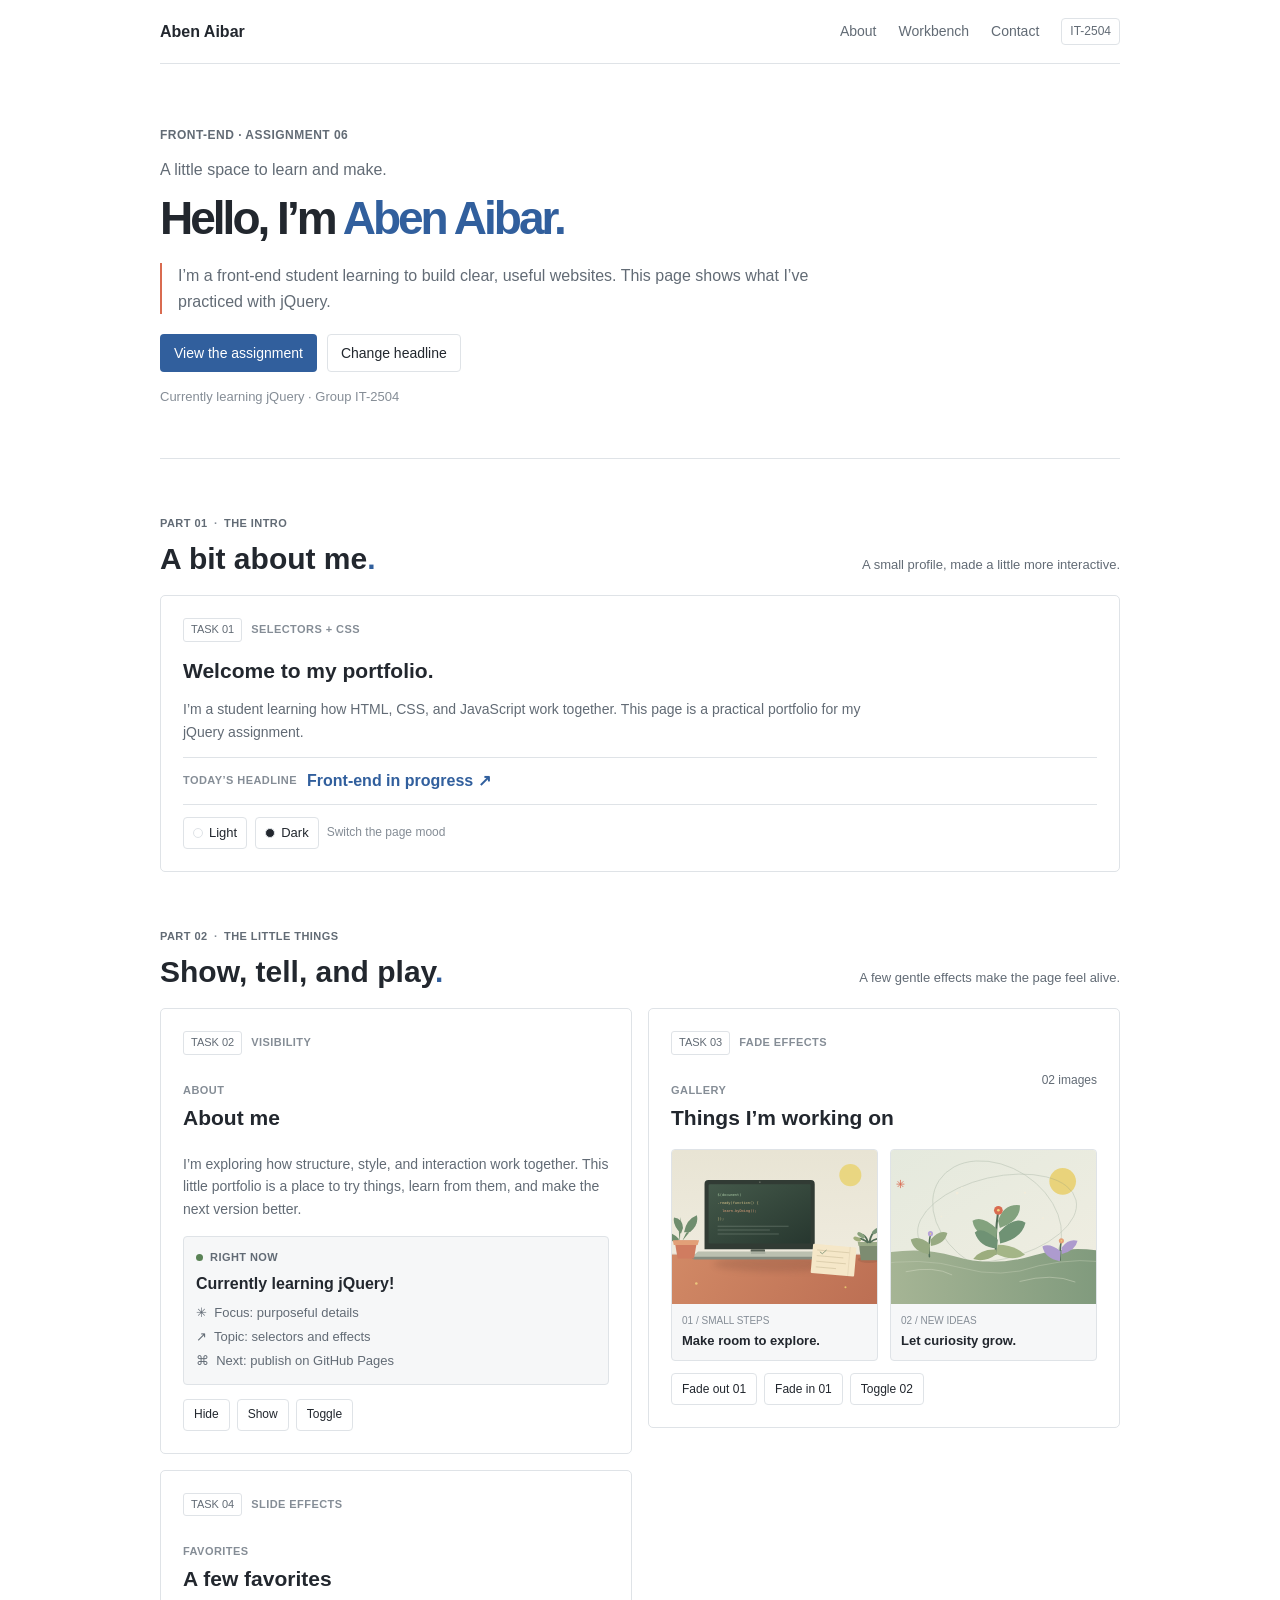
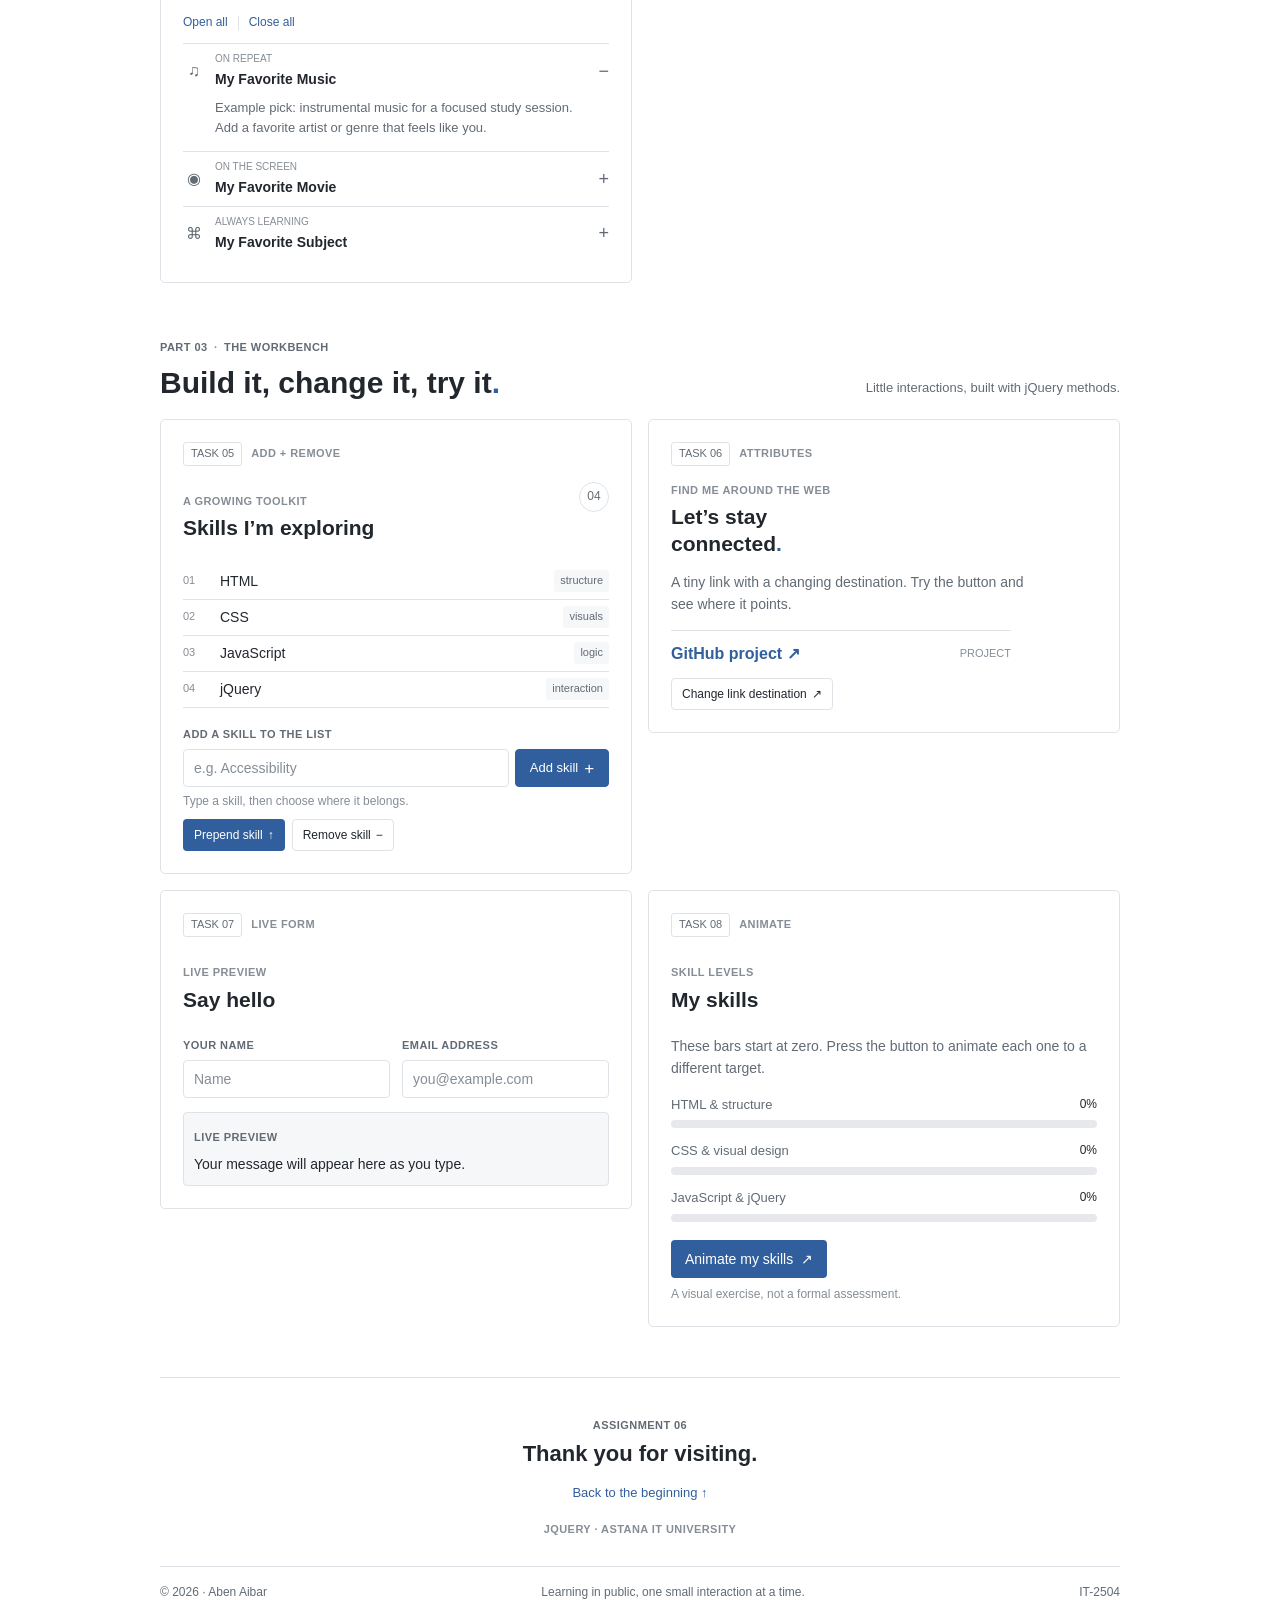
==== commit 115f77c9: "Make Assignment 6 the repository root Show the jQuery portfolio and its README at the root of assign" ====
--- a/index.html
+++ b/index.html
@@ -1,63 +1,196 @@
 <!doctype html>
 <html lang="en">
   <head>
-    <meta charset="UTF-8" />
-    <meta name="viewport" content="width=device-width, initial-scale=1.0" />
-    <meta name="description" content="JavaScript practice with objects, forms, events, and DOM elements." />
-    <title>JavaScript Basics</title>
-    <link rel="stylesheet" href="style.css" />
-    <script src="script.js" defer></script>
+    <meta charset="utf-8">
+    <meta name="viewport" content="width=device-width, initial-scale=1">
+    <meta name="description" content="Aben Aibar's jQuery learning portfolio for Front-End Assignment 6.">
+    <meta name="theme-color" content="#f5f3ee">
+    <title>Aben Aibar | jQuery Portfolio</title>
+    <link href="style.css" rel="stylesheet">
   </head>
   <body>
-    <main class="container">
-      <header class="page-header">
-        <h1>JavaScript Basics</h1>
-        <p>A simple profile and hobby list built with JavaScript.</p>
+    <div class="site-shell">
+      <header class="topbar">
+        <a class="wordmark" href="#top">Aben Aibar</a>
+        <nav class="topnav" aria-label="Main navigation">
+          <a href="#about">About</a>
+          <a href="#workbench">Workbench</a>
+          <a href="#contact">Contact</a>
+          <span class="group-tag">IT-2504</span>
+        </nav>
       </header>
 
-      <section class="card" aria-labelledby="profile-title">
-        <h2 id="profile-title">Part 1: Profile and Calculations</h2>
-        <p class="section-description">The <code>userProfile</code> object stores a name, birth year, developer status, and hobbies.</p>
-        <div class="profile-grid" aria-live="polite">
-          <p><strong>Name:</strong> <span id="profile-heading">Alex</span></p>
-          <p><strong>Developer:</strong> <span id="developer-status">Yes</span></p>
-          <p><strong>Birth year:</strong> <span id="birth-year-value">—</span></p>
-          <p><strong>Age:</strong> <span id="age-value">—</span></p>
-          <p><strong>Hobbies:</strong> <span id="hobbies-count">—</span></p>
-        </div>
-      </section>
+      <main id="top">
+        <section class="hero" aria-labelledby="hero-title">
+          <div class="hero-copy">
+            <p class="overline">FRONT-END · ASSIGNMENT 06</p>
+            <p class="hero-kicker" id="greeting">Welcome to my portfolio.</p>
+            <h1 id="hero-title">Hello, I’m <span>Aben Aibar.</span></h1>
+            <p class="hero-intro profile-intro">I’m a front-end student learning to build clear, useful websites. This page shows what I’ve practiced with jQuery.</p>
+            <div class="hero-actions">
+              <a class="button button-primary" href="#workbench">View the assignment</a>
+              <button class="button button-quiet" id="headline-button" type="button">Change headline</button>
+            </div>
+            <p class="hero-caption">Currently learning jQuery · Group IT-2504</p>
+          </div>
+        </section>
 
-      <section class="card" aria-labelledby="form-title">
-        <h2 id="form-title">Part 2: Profile Form</h2>
-        <p class="section-description">Enter a name and birth year to create or update the profile.</p>
-        <form id="profile-form" class="profile-form">
-          <div class="field">
-            <label for="username">Username</label>
-            <input id="username" name="username" type="text" placeholder="Enter a name" autocomplete="name" maxlength="40" required />
+        <section class="section-block" id="about" aria-labelledby="part-one-title">
+          <div class="section-heading">
+            <div><p class="section-label">PART 01 <span>·</span> THE INTRO</p><h2 id="part-one-title">A bit about me<span class="heading-period">.</span></h2></div>
+            <p class="section-aside">A small profile, made a little more interactive.</p>
           </div>
-          <div class="field">
-            <label for="birth-year">Birth year</label>
-            <input id="birth-year" name="birthYear" type="number" inputmode="numeric" placeholder="For example, 2003" min="1900" required />
+          <article class="feature-card profile-card" id="task-1" aria-labelledby="profile-title">
+            <div class="profile-details">
+              <div class="card-meta"><span class="task-pill">TASK 01</span><span class="mono">SELECTORS + CSS</span></div>
+              <h3 id="profile-title">Welcome to my portfolio.</h3>
+              <p class="profile-summary" id="profile-summary">I’m a student learning how HTML, CSS, and JavaScript work together. This page is a practical portfolio for my jQuery assignment.</p>
+              <div class="headline-row"><span class="headline-label">TODAY’S HEADLINE</span><p id="profile-headline">Front-end in progress <span aria-hidden="true">↗</span></p></div>
+              <div class="profile-controls">
+                <button class="theme-button" id="light-theme" type="button"><span class="theme-swatch swatch-light"></span> Light</button>
+                <button class="theme-button" id="dark-theme" type="button"><span class="theme-swatch swatch-dark"></span> Dark</button>
+                <span class="control-hint">Switch the page mood</span>
+              </div>
+            </div>
+          </article>
+        </section>
+
+        <section class="section-block" aria-labelledby="part-two-title">
+          <div class="section-heading">
+            <div><p class="section-label">PART 02 <span>·</span> THE LITTLE THINGS</p><h2 id="part-two-title">Show, tell, and play<span class="heading-period">.</span></h2></div>
+            <p class="section-aside">A few gentle effects make the page feel alive.</p>
           </div>
-          <button class="button button-primary" type="submit">Create / Update Profile</button>
-        </form>
-        <p class="message" id="form-message" aria-live="polite">Fill in both fields to update the profile.</p>
-      </section>
+          <div class="two-column-grid">
+            <article class="feature-card about-card" id="task-2" aria-labelledby="about-title">
+              <div class="card-meta"><span class="task-pill">TASK 02</span><span class="mono">VISIBILITY</span></div>
+              <div class="card-heading-row"><div><p class="mini-label">ABOUT</p><h3 id="about-title">About me</h3></div></div>
+              <p class="card-body">I’m exploring how structure, style, and interaction work together. This little portfolio is a place to try things, learn from them, and make the next version better.</p>
+              <div class="status-box visibility-content">
+                <span class="status-marker"><span></span> RIGHT NOW</span>
+                <p id="status-message">Currently learning jQuery!</p>
+                <div class="fun-facts">
+                  <span>✳ &nbsp;Focus: purposeful details</span>
+                  <span>↗ &nbsp;Topic: selectors and effects</span>
+                  <span>⌘ &nbsp;Next: publish on GitHub Pages</span>
+                </div>
+              </div>
+              <div class="button-row effect-buttons" role="group" aria-label="Control about details visibility">
+                <button class="button button-small button-outline" id="hide-about" type="button">Hide</button>
+                <button class="button button-small button-outline" id="show-about" type="button">Show</button>
+                <button class="button button-small button-outline" id="toggle-about" type="button">Toggle</button>
+              </div>
+            </article>
 
-      <section class="card" aria-labelledby="list-title">
-        <h2 id="list-title">Part 3: Hobby List</h2>
-        <p class="section-description">Add a hobby or remove the last item from the list.</p>
-        <form id="item-form" class="item-form">
-          <label class="visually-hidden" for="new-item">New hobby</label>
-          <input id="new-item" name="item" type="text" placeholder="Enter a hobby" maxlength="50" autocomplete="off" required />
-          <button class="button button-add" type="submit">Add Item</button>
-        </form>
-        <ul id="hobby-list" class="hobby-list" aria-live="polite"></ul>
-        <div class="list-footer">
-          <p class="message" id="list-message" aria-live="polite">You can add another hobby.</p>
-          <button class="button button-remove" id="remove-item" type="button">Remove Last Item</button>
-        </div>
-      </section>
-    </main>
+            <article class="feature-card gallery-card" id="task-3" aria-labelledby="gallery-title">
+              <div class="card-meta"><span class="task-pill">TASK 03</span><span class="mono">FADE EFFECTS</span></div>
+              <div class="card-heading-row"><div><p class="mini-label">GALLERY</p><h3 id="gallery-title">Things I’m working on</h3></div><span class="photo-count">02 images</span></div>
+              <div class="gallery-grid">
+                <figure class="gallery-item" id="gallery-first">
+                  <img src="study-desk.svg" alt="Illustration of a laptop and notebook on a warm desk">
+                  <figcaption><span>01 / SMALL STEPS</span><strong>Make room to explore.</strong></figcaption>
+                </figure>
+                <figure class="gallery-item" id="gallery-second">
+                  <img src="idea-garden.svg" alt="Illustration of colorful shapes growing like ideas in a garden">
+                  <figcaption><span>02 / NEW IDEAS</span><strong>Let curiosity grow.</strong></figcaption>
+                </figure>
+              </div>
+              <div class="button-row effect-buttons fade-controls" role="group" aria-label="Fade gallery images">
+                <button class="button button-small button-outline" id="fade-out-first" type="button">Fade out 01</button>
+                <button class="button button-small button-outline" id="fade-in-first" type="button">Fade in 01</button>
+                <button class="button button-small button-outline" id="fade-toggle-second" type="button">Toggle 02</button>
+              </div>
+            </article>
+
+            <article class="feature-card favorites-card" id="task-4" aria-labelledby="favorites-title">
+              <div class="card-meta"><span class="task-pill">TASK 04</span><span class="mono">SLIDE EFFECTS</span></div>
+              <div class="card-heading-row"><div><p class="mini-label">FAVORITES</p><h3 id="favorites-title">A few favorites</h3></div></div>
+              <div class="favorite-toolbar" role="group" aria-label="Expand or collapse all favorites">
+                <button type="button" id="open-favorites">Open all</button><span></span><button type="button" id="close-favorites">Close all</button>
+              </div>
+              <div class="favorite-item">
+                <button class="favorite-trigger" type="button" aria-expanded="true" aria-controls="favorite-music" data-panel="favorite-music"><span class="favorite-icon">♫</span><span><small>ON REPEAT</small><strong>My Favorite Music</strong></span><span class="trigger-mark" aria-hidden="true">−</span></button>
+                <div class="favorite-panel" id="favorite-music"><p>Example pick: instrumental music for a focused study session. Add a favorite artist or genre that feels like you.</p><span class="panel-number">01</span></div>
+              </div>
+              <div class="favorite-item">
+                <button class="favorite-trigger" type="button" aria-expanded="false" aria-controls="favorite-movie" data-panel="favorite-movie"><span class="favorite-icon icon-coral">◉</span><span><small>ON THE SCREEN</small><strong>My Favorite Movie</strong></span><span class="trigger-mark" aria-hidden="true">+</span></button>
+                <div class="favorite-panel" id="favorite-movie" style="display:none"><p>Example pick: a story with memorable visuals. Add your favorite film and one detail that stayed with you.</p><span class="panel-number">02</span></div>
+              </div>
+              <div class="favorite-item">
+                <button class="favorite-trigger" type="button" aria-expanded="false" aria-controls="favorite-subject" data-panel="favorite-subject"><span class="favorite-icon icon-green">⌘</span><span><small>ALWAYS LEARNING</small><strong>My Favorite Subject</strong></span><span class="trigger-mark" aria-hidden="true">+</span></button>
+                <div class="favorite-panel" id="favorite-subject" style="display:none"><p>Example pick: human-centered design, where technology meets the way people think and work.</p><span class="panel-number">03</span></div>
+              </div>
+            </article>
+          </div>
+        </section>
+
+        <section class="section-block" id="workbench" aria-labelledby="part-three-title">
+          <div class="section-heading">
+            <div><p class="section-label">PART 03 <span>·</span> THE WORKBENCH</p><h2 id="part-three-title">Build it, change it, try it<span class="heading-period">.</span></h2></div>
+            <p class="section-aside">Little interactions, built with jQuery methods.</p>
+          </div>
+          <div class="two-column-grid workbench-grid">
+            <article class="feature-card skills-card" id="task-5" aria-labelledby="skills-title">
+              <div class="card-meta"><span class="task-pill">TASK 05</span><span class="mono">ADD + REMOVE</span></div>
+              <div class="card-heading-row"><div><p class="mini-label">A GROWING TOOLKIT</p><h3 id="skills-title">Skills I’m exploring</h3></div><span class="count-badge" id="skill-count">04</span></div>
+              <ul class="skill-list" id="skill-list" aria-live="polite">
+                <li><span class="skill-bullet">01</span><span>HTML</span><span class="skill-tag">structure</span></li>
+                <li><span class="skill-bullet">02</span><span>CSS</span><span class="skill-tag">visuals</span></li>
+                <li><span class="skill-bullet">03</span><span>JavaScript</span><span class="skill-tag">logic</span></li>
+                <li><span class="skill-bullet">04</span><span>jQuery</span><span class="skill-tag">interaction</span></li>
+              </ul>
+              <label class="field-label" for="new-skill">ADD A SKILL TO THE LIST</label>
+              <div class="input-with-button"><input id="new-skill" name="newSkill" type="text" maxlength="32" placeholder="e.g. Accessibility"><button class="add-icon-button" id="add-skill" type="button">Add skill <span aria-hidden="true">+</span></button></div>
+              <p class="input-feedback" id="skill-feedback" aria-live="polite">Type a skill, then choose where it belongs.</p>
+              <div class="button-row skill-actions"><button class="button button-small button-primary" id="prepend-skill" type="button">Prepend skill <span aria-hidden="true">↑</span></button><button class="button button-small button-outline" id="remove-skill" type="button">Remove skill <span aria-hidden="true">−</span></button></div>
+            </article>
+
+            <article class="feature-card social-card" id="task-6" aria-labelledby="social-title">
+              <div class="card-meta"><span class="task-pill">TASK 06</span><span class="mono">ATTRIBUTES</span></div>
+              <p class="mini-label">FIND ME AROUND THE WEB</p>
+              <h3 id="social-title">Let’s stay<br>connected<span class="heading-period">.</span></h3>
+              <p class="card-body social-copy">A tiny link with a changing destination. Try the button and see where it points.</p>
+              <div class="social-link-row"><a id="social-link" href="https://github.com/Lucius-Re/HTML-CSS/tree/assignment6-jquery" target="_blank" rel="noreferrer">GitHub project <span aria-hidden="true">↗</span></a><span class="link-status" id="link-status">PROJECT</span></div>
+              <button class="button button-small button-outline change-link" id="change-link" type="button">Change link destination <span aria-hidden="true">↗</span></button>
+            </article>
+
+            <article class="feature-card live-form-card" id="task-7" aria-labelledby="live-form-title">
+              <div class="card-meta"><span class="task-pill">TASK 07</span><span class="mono">LIVE FORM</span></div>
+              <div class="card-heading-row"><div><p class="mini-label">LIVE PREVIEW</p><h3 id="live-form-title">Say hello</h3></div></div>
+              <form id="live-form" autocomplete="off">
+                <div class="field-grid">
+                  <div class="field-wrap"><label class="field-label" for="visitor-name">YOUR NAME</label><input id="visitor-name" name="name" type="text" placeholder="Name" maxlength="40"></div>
+                  <div class="field-wrap"><label class="field-label" for="visitor-email">EMAIL ADDRESS</label><input id="visitor-email" name="email" type="email" placeholder="you@example.com" maxlength="100"></div>
+                </div>
+                <div class="message-preview" aria-live="polite"><span class="preview-label">LIVE PREVIEW</span><p id="live-preview">Your message will appear here as you type.</p></div>
+              </form>
+            </article>
+
+            <article class="feature-card animation-card" id="task-8" aria-labelledby="animation-title">
+              <div class="card-meta"><span class="task-pill">TASK 08</span><span class="mono">ANIMATE</span></div>
+              <div class="card-heading-row"><div><p class="mini-label">SKILL LEVELS</p><h3 id="animation-title">My skills</h3></div></div>
+              <p class="card-body">These bars start at zero. Press the button to animate each one to a different target.</p>
+              <div class="progress-list" aria-label="Example skill levels">
+                <div class="progress-row" data-skill-level="82"><div><span>HTML &amp; structure</span><span class="progress-value">0%</span></div><div class="progress-track"><span class="progress-fill fill-coral"></span></div></div>
+                <div class="progress-row" data-skill-level="68"><div><span>CSS &amp; visual design</span><span class="progress-value">0%</span></div><div class="progress-track"><span class="progress-fill fill-green"></span></div></div>
+                <div class="progress-row" data-skill-level="54"><div><span>JavaScript &amp; jQuery</span><span class="progress-value">0%</span></div><div class="progress-track"><span class="progress-fill fill-lilac"></span></div></div>
+              </div>
+              <button class="button button-primary animate-button" id="animate-skills" type="button">Animate my skills <span aria-hidden="true">↗</span></button>
+              <p class="animation-note" id="animation-note" aria-live="polite">A visual exercise, not a formal assessment.</p>
+            </article>
+          </div>
+        </section>
+
+        <section class="closing-note" id="contact" aria-label="Closing note">
+          <p class="section-label">ASSIGNMENT 06</p>
+          <h2>Thank you for visiting.</h2>
+          <a href="#top" class="back-top">Back to the beginning <span aria-hidden="true">↑</span></a>
+          <span class="closing-caption">JQUERY · ASTANA IT UNIVERSITY</span>
+        </section>
+      </main>
+
+      <footer class="site-footer"><span>© 2026 · Aben Aibar</span><span>Learning in public, one small interaction at a time.</span><span>IT-2504 <i>✳</i></span></footer>
+    </div>
+    <script src="https://code.jquery.com/jquery-3.7.1.min.js" integrity="sha256-/JqT3SQfawRcv/BIHPThkBvs0OEvtFFmqPF/lYI/Cxo=" crossorigin="anonymous"></script>
+    <script src="script.js"></script>
   </body>
 </html>
--- a/style.css
+++ b/style.css
@@ -1,224 +1,211 @@
-* {
-  box-sizing: border-box;
-}
-
+:root {
+  color-scheme: light;
+  --page: #ffffff;
+  --surface: #ffffff;
+  --surface-muted: #f6f7f8;
+  --text: #22272e;
+  --muted: #626b75;
+  --subtle: #858d96;
+  --border: #dfe3e7;
+  --accent: #315f9d;
+  --accent-hover: #244a7e;
+  font-family: Arial, Helvetica, sans-serif;
+}
+
+* { box-sizing: border-box; }
+html { scroll-behavior: smooth; scroll-padding-top: 1rem; }
 body {
   margin: 0;
-  background: #f3f4f6;
-  color: #1f2937;
+  color: var(--text);
+  background: var(--page);
   font-family: Arial, Helvetica, sans-serif;
-  line-height: 1.5;
-}
-
-.container {
-  width: min(100% - 32px, 780px);
-  margin: 40px auto;
-}
-
-.page-header {
-  margin-bottom: 24px;
-}
-
-.page-header h1 {
-  margin: 0 0 6px;
-  font-size: 32px;
-}
-
-.page-header p,
-.section-description {
-  margin: 0;
-  color: #5b6472;
-}
-
-.card {
-  margin-bottom: 16px;
-  padding: 22px;
-  border: 1px solid #d9dee5;
-  border-radius: 8px;
-  background: #fff;
-}
-
-.card h2 {
-  margin: 0 0 6px;
-  font-size: 20px;
-}
-
-.section-description {
-  margin-bottom: 18px;
-  font-size: 14px;
-}
-
-.profile-grid {
-  display: grid;
-  grid-template-columns: repeat(2, minmax(0, 1fr));
-  gap: 8px 20px;
-}
-
-.profile-grid p {
-  margin: 0;
-  padding: 8px 0;
-  border-bottom: 1px solid #edf0f3;
-}
-
-.profile-grid strong {
-  margin-right: 4px;
-}
-
-.profile-form {
+  font-size: 16px;
+  line-height: 1.6;
+  transition: color .2s ease, background-color .2s ease;
+}
+button, input { font: inherit; }
+button, a { -webkit-tap-highlight-color: transparent; }
+button:focus-visible, a:focus-visible, input:focus-visible {
+  outline: 3px solid rgba(49, 95, 157, .3);
+  outline-offset: 2px;
+}
+a { color: var(--accent); }
+.site-shell { width: min(calc(100% - 40px), 960px); margin: 0 auto; }
+
+.topbar {
+  min-height: 64px;
   display: flex;
-  align-items: end;
-  flex-wrap: wrap;
-  gap: 12px;
-}
-
-.field {
-  min-width: 180px;
-  flex: 1;
-}
-
-label {
-  display: block;
-  margin-bottom: 5px;
-  font-size: 14px;
+  align-items: center;
+  justify-content: space-between;
+  gap: 20px;
+  border-bottom: 1px solid var(--border);
+}
+.wordmark { color: var(--text); font-size: 16px; font-weight: 700; text-decoration: none; }
+.topnav { display: flex; align-items: center; gap: 22px; color: var(--muted); font-size: 14px; }
+.topnav a { color: inherit; text-decoration: none; }
+.topnav a:hover { color: var(--accent); text-decoration: underline; }
+.group-tag { border: 1px solid var(--border); border-radius: 4px; padding: 3px 8px; color: var(--muted); font-size: 12px; }
+
+.hero { padding: 62px 0 50px; border-bottom: 1px solid var(--border); }
+.hero-copy { max-width: 700px; }
+.overline, .section-label, .mini-label, .field-label, .headline-label, .status-marker, .preview-label, .closing-caption, .card-meta .mono {
+  font-size: 12px;
   font-weight: 600;
-}
-
-input {
-  width: 100%;
-  height: 40px;
-  padding: 8px 10px;
-  border: 1px solid #cbd2dc;
-  border-radius: 5px;
-  background: #fff;
-  color: inherit;
-  font: inherit;
-}
-
-input:focus {
-  border-color: #2563eb;
-  outline: 2px solid #bfdbfe;
-}
-
-.button {
-  min-height: 40px;
-  padding: 8px 13px;
-  border: 1px solid #cbd2dc;
-  border-radius: 5px;
-  background: #fff;
-  color: #1f2937;
-  font: inherit;
-  font-size: 14px;
-  font-weight: 600;
-  cursor: pointer;
-}
-
-.button:hover:not(:disabled) {
-  background: #f8fafc;
-}
-
-.button:focus-visible {
-  outline: 2px solid #2563eb;
-  outline-offset: 2px;
-}
-
-.button-primary {
-  border-color: #2563eb;
-  background: #2563eb;
-  color: #fff;
-}
-
-.button-primary:hover {
-  background: #1d4ed8 !important;
-}
-
-.message {
-  margin: 10px 0 0;
-  color: #5b6472;
-  font-size: 13px;
-}
-
-.message.is-error {
-  color: #b42318;
-}
-
-.item-form {
-  display: flex;
-  gap: 10px;
-  margin-bottom: 14px;
-}
-
-.item-form input {
-  flex: 1;
-}
-
-.hobby-list {
-  display: flex;
-  flex-wrap: wrap;
-  gap: 8px;
-  margin: 0;
-  padding: 0;
-  list-style: none;
-}
-
-.hobby-item,
-.empty-list {
-  padding: 7px 10px;
-  border: 1px solid #d9dee5;
-  border-radius: 5px;
-  background: #f8fafc;
-  font-size: 14px;
-}
-
-.empty-list {
-  color: #5b6472;
-}
-
-.list-footer {
-  display: flex;
-  justify-content: space-between;
-  align-items: center;
-  flex-wrap: wrap;
-  gap: 10px;
-  margin-top: 14px;
-  padding-top: 12px;
-  border-top: 1px solid #edf0f3;
-}
-
-.list-footer .message {
-  margin: 0;
-}
-
-.button-remove:disabled {
-  cursor: not-allowed;
-  opacity: 0.5;
-}
-
-.visually-hidden {
-  position: absolute;
-  width: 1px;
-  height: 1px;
-  padding: 0;
-  margin: -1px;
-  overflow: hidden;
-  clip: rect(0, 0, 0, 0);
-  white-space: nowrap;
-  border: 0;
-}
-
-@media (max-width: 560px) {
-  .container {
-    margin: 24px auto;
-  }
-
-  .card {
-    padding: 18px;
-  }
-
-  .profile-grid {
-    grid-template-columns: 1fr;
-  }
-
-  .profile-form .button-primary {
-    width: 100%;
-  }
-}
+  letter-spacing: .04em;
+}
+.overline { margin: 0 0 12px; color: var(--muted); }
+.hero-kicker { margin: 0 0 7px; color: var(--muted); font-size: 16px; }
+h1, h2, h3 { margin-top: 0; line-height: 1.25; }
+h1 { margin-bottom: 14px; font-size: clamp(32px, 5vw, 46px); }
+h1 span { color: var(--accent); }
+.hero-intro { max-width: 650px; margin-bottom: 20px; color: var(--muted); }
+.hero-actions { display: flex; flex-wrap: wrap; align-items: center; gap: 10px; }
+.hero-caption { margin: 15px 0 0; color: var(--subtle); font-size: 13px; }
+
+.section-block { padding: 45px 0 0; }
+.section-heading { display: flex; align-items: end; justify-content: space-between; gap: 20px; margin-bottom: 18px; }
+.section-label { margin-bottom: 7px; color: var(--muted); font-size: 11px; }
+.section-label span { padding: 0 3px; color: var(--subtle); }
+.section-heading h2 { margin-bottom: 0; font-size: clamp(24px, 3vw, 30px); }
+.section-aside { max-width: 270px; margin: 0 0 2px; color: var(--muted); font-size: 13px; text-align: right; }
+.heading-period { color: var(--accent); }
+.feature-card { min-width: 0; border: 1px solid var(--border); border-radius: 5px; padding: 22px; background: var(--surface); }
+.card-meta { display: flex; align-items: center; gap: 9px; margin-bottom: 16px; color: var(--subtle); }
+.task-pill { border: 1px solid var(--border); border-radius: 3px; padding: 2px 7px; color: var(--muted); font-size: 11px; }
+.card-meta .mono { color: var(--subtle); font-size: 11px; }
+.profile-details h3, .feature-card h3 { margin-bottom: 8px; font-size: 21px; }
+.profile-summary, .card-body { max-width: 700px; margin-bottom: 14px; color: var(--muted); font-size: 14px; }
+.headline-row { display: flex; align-items: center; flex-wrap: wrap; gap: 10px; border-top: 1px solid var(--border); border-bottom: 1px solid var(--border); padding: 10px 0; }
+.headline-label, .mini-label { color: var(--subtle); font-size: 11px; }
+.headline-row p { margin: 0; color: var(--accent); font-weight: 600; }
+.profile-controls { display: flex; align-items: center; gap: 8px; padding-top: 12px; }
+.theme-button { display: inline-flex; align-items: center; gap: 6px; border: 1px solid var(--border); border-radius: 4px; padding: 5px 9px; color: var(--text); background: var(--surface); cursor: pointer; font-size: 13px; }
+.theme-button:hover, .theme-button.is-active { border-color: var(--accent); }
+.theme-swatch { width: 10px; height: 10px; border: 1px solid var(--border); border-radius: 50%; }
+.swatch-light { background: #fff; }.swatch-dark { background: #22272e; }
+.control-hint { color: var(--subtle); font-size: 12px; }
+
+.two-column-grid { display: grid; grid-template-columns: repeat(2, minmax(0, 1fr)); gap: 16px; align-items: start; }
+.two-column-grid > .feature-card { min-width: 0; }
+.card-heading-row { display: flex; align-items: start; justify-content: space-between; gap: 12px; margin-bottom: 10px; }
+.mini-label { margin-bottom: 5px; }
+.about-card .card-body { margin-bottom: 16px; }
+.status-box { margin-top: 16px; border: 1px solid var(--border); border-radius: 4px; padding: 12px; background: var(--surface-muted); }
+.status-marker { display: flex; align-items: center; gap: 7px; color: var(--muted); font-size: 11px; }
+.status-marker span { width: 7px; height: 7px; border-radius: 50%; background: #598255; }
+.status-box > p { margin: 4px 0 7px; font-weight: 700; }
+.fun-facts { display: grid; gap: 3px; color: var(--muted); font-size: 13px; }
+.button-row { display: flex; flex-wrap: wrap; gap: 7px; }
+.effect-buttons { margin-top: 14px; }
+.button { min-height: 38px; display: inline-flex; align-items: center; justify-content: center; gap: 8px; border: 1px solid transparent; border-radius: 4px; padding: 0 13px; cursor: pointer; font-size: 14px; text-decoration: none; }
+.button:hover { text-decoration: none; }
+.button-primary { color: #fff; background: var(--accent); }
+.button-primary:hover { background: var(--accent-hover); }
+.button-quiet { border-color: var(--border); color: var(--text); background: var(--surface); }
+.button-quiet:hover, .button-outline:hover { border-color: var(--accent); color: var(--accent); }
+.button-small { min-height: 32px; gap: 5px; padding: 0 10px; font-size: 12px; }
+.button-outline { border-color: var(--border); color: var(--text); background: var(--surface); }
+.photo-count { color: var(--muted); font-size: 12px; }
+.gallery-grid { display: grid; grid-template-columns: repeat(2, minmax(0, 1fr)); gap: 12px; margin-top: 10px; }
+.gallery-item { min-width: 0; overflow: hidden; margin: 0; border: 1px solid var(--border); border-radius: 4px; background: var(--surface-muted); }
+.gallery-item img { width: 100%; aspect-ratio: 4 / 3; display: block; object-fit: cover; }
+.gallery-item figcaption { padding: 9px 10px; }
+.gallery-item figcaption span { display: block; margin-bottom: 2px; color: var(--subtle); font-size: 10px; }
+.gallery-item figcaption strong { display: block; font-size: 13px; font-weight: 600; }
+.fade-controls { margin-top: 12px; }
+.favorite-toolbar { display: flex; align-items: center; gap: 10px; margin: 3px 0 8px; }
+.favorite-toolbar button { border: 0; padding: 3px 0; color: var(--accent); background: transparent; cursor: pointer; font-size: 12px; }
+.favorite-toolbar button:hover { text-decoration: underline; }
+.favorite-toolbar span { width: 1px; height: 14px; background: var(--border); }
+.favorite-item { border-top: 1px solid var(--border); }
+.favorite-trigger { width: 100%; min-height: 48px; display: flex; align-items: center; gap: 10px; border: 0; padding: 7px 0; color: var(--text); background: transparent; cursor: pointer; text-align: left; }
+.favorite-trigger > span:nth-child(2) { display: grid; gap: 1px; }
+.favorite-trigger small { color: var(--subtle); font-size: 10px; }
+.favorite-trigger strong { font-size: 14px; font-weight: 600; }
+.favorite-icon { width: 22px; color: var(--muted); font-size: 16px; text-align: center; }
+.trigger-mark { margin-left: auto; color: var(--muted); font-size: 18px; }
+.favorite-panel { position: relative; padding: 0 20px 12px 32px; }
+.favorite-panel p { margin: 0; color: var(--muted); font-size: 13px; }
+.panel-number { display: none; }
+
+.skills-card, .social-card, .live-form-card, .animation-card { min-height: 0; }
+.count-badge { min-width: 30px; height: 30px; display: grid; place-items: center; border: 1px solid var(--border); border-radius: 50%; color: var(--muted); font-size: 12px; }
+.skill-list { display: grid; margin: 14px 0 18px; padding: 0; list-style: none; }
+.skill-list li { min-height: 36px; display: grid; grid-template-columns: 30px 1fr auto; align-items: center; gap: 7px; border-bottom: 1px solid var(--border); font-size: 14px; }
+.skill-bullet { color: var(--subtle); font-size: 11px; }
+.skill-name { font-weight: 600; }
+.skill-tag { border-radius: 3px; padding: 2px 6px; color: var(--muted); background: var(--surface-muted); font-size: 11px; }
+.field-label { display: block; margin: 0 0 6px; color: var(--muted); font-size: 11px; }
+.input-with-button { display: flex; }
+.input-with-button input, .field-wrap input { width: 100%; min-width: 0; height: 38px; border: 1px solid var(--border); border-radius: 4px; padding: 0 10px; color: var(--text); background: var(--surface); font-size: 14px; }
+.input-with-button input::placeholder, .field-wrap input::placeholder { color: var(--subtle); }
+.add-icon-button { min-width: 94px; height: 38px; display: inline-flex; flex: 0 0 auto; align-items: center; justify-content: center; gap: 6px; margin-left: 6px; border: 1px solid var(--accent); border-radius: 4px; color: #fff; background: var(--accent); cursor: pointer; font-size: 13px; }
+.add-icon-button:hover { background: var(--accent-hover); }
+.add-icon-button span { font-size: 17px; }
+.input-feedback { min-height: 19px; margin: 5px 0 8px; color: var(--subtle); font-size: 12px; }
+.input-feedback.is-error { color: #a33535; }
+.skill-actions { margin-top: 5px; }
+.social-copy { max-width: 360px; min-height: 42px; }
+.social-link-row { max-width: 340px; display: flex; align-items: center; justify-content: space-between; gap: 10px; margin: 12px 0; border-top: 1px solid var(--border); padding-top: 10px; }
+.social-link-row a { font-weight: 600; text-decoration: none; }
+.social-link-row a:hover { text-decoration: underline; }
+.link-status { color: var(--subtle); font-size: 11px; }
+.change-link { color: var(--text); }
+.field-grid { display: grid; grid-template-columns: 1fr 1fr; gap: 12px; margin-top: 16px; }
+.field-wrap { min-width: 0; }
+.message-preview { min-height: 74px; margin-top: 14px; border: 1px solid var(--border); border-radius: 4px; padding: 10px; background: var(--surface-muted); }
+.preview-label { color: var(--muted); font-size: 11px; }
+.message-preview p { margin: 4px 0 0; font-size: 14px; }
+.progress-list { display: grid; gap: 13px; margin: 15px 0 18px; }
+.progress-row > div:first-child { display: flex; justify-content: space-between; gap: 10px; margin-bottom: 5px; color: var(--muted); font-size: 13px; }
+.progress-value { color: var(--text); font-size: 12px; }
+.progress-track { height: 8px; overflow: hidden; border-radius: 4px; background: #e6e8eb; }
+.progress-fill { width: 0; height: 100%; display: block; border-radius: inherit; background: var(--accent); }
+.fill-coral, .fill-green, .fill-lilac { background: var(--accent); }
+.animate-button { min-width: 150px; }
+.animation-note { min-height: 18px; margin: 7px 0 0; color: var(--subtle); font-size: 12px; }
+
+.closing-note { margin: 50px 0 0; border-top: 1px solid var(--border); padding: 28px 0; text-align: center; }
+.closing-note .section-label { margin-bottom: 5px; }
+.closing-note h2 { margin: 0 0 12px; font-size: 22px; }
+.back-top { font-size: 13px; text-decoration: none; }
+.back-top:hover { text-decoration: underline; }
+.closing-caption { display: block; margin-top: 16px; color: var(--subtle); font-size: 11px; }
+.site-footer { min-height: 52px; display: flex; align-items: center; justify-content: space-between; gap: 15px; border-top: 1px solid var(--border); color: var(--muted); font-size: 12px; }
+.site-footer i { display: none; }
+
+body.theme-dark {
+  color-scheme: dark;
+  --page: #20252b;
+  --surface: #282e35;
+  --surface-muted: #30373f;
+  --text: #edf0f3;
+  --muted: #bec5cc;
+  --subtle: #9ca6af;
+  --border: #414952;
+  --accent: #8db5e7;
+  --accent-hover: #a6c6ed;
+}
+body.theme-dark .button-primary, body.theme-dark .add-icon-button { color: #172333; }
+body.theme-dark .progress-track { background: #424a53; }
+body.theme-dark .status-marker span { background: #8eb98a; }
+
+@media (max-width: 700px) {
+  .site-shell { width: min(calc(100% - 30px), 560px); }
+  .topbar { min-height: 60px; }
+  .topnav { gap: 13px; font-size: 13px; }
+  .topnav a:nth-child(2) { display: none; }
+  .hero { padding: 46px 0 38px; }
+  .section-block { padding-top: 36px; }
+  .section-heading { align-items: start; flex-direction: column; gap: 5px; }
+  .section-aside { max-width: none; text-align: left; }
+  .profile-card { padding: 18px; }
+  .two-column-grid { grid-template-columns: 1fr; gap: 12px; }
+  .field-grid { grid-template-columns: 1fr; }
+  .closing-note { margin-top: 36px; }
+  .site-footer { align-items: flex-start; flex-direction: column; justify-content: center; gap: 3px; padding: 12px 0; }
+}
+
+@media (prefers-reduced-motion: reduce) {
+  *, *::before, *::after { scroll-behavior: auto !important; transition-duration: .01ms !important; }
+}
